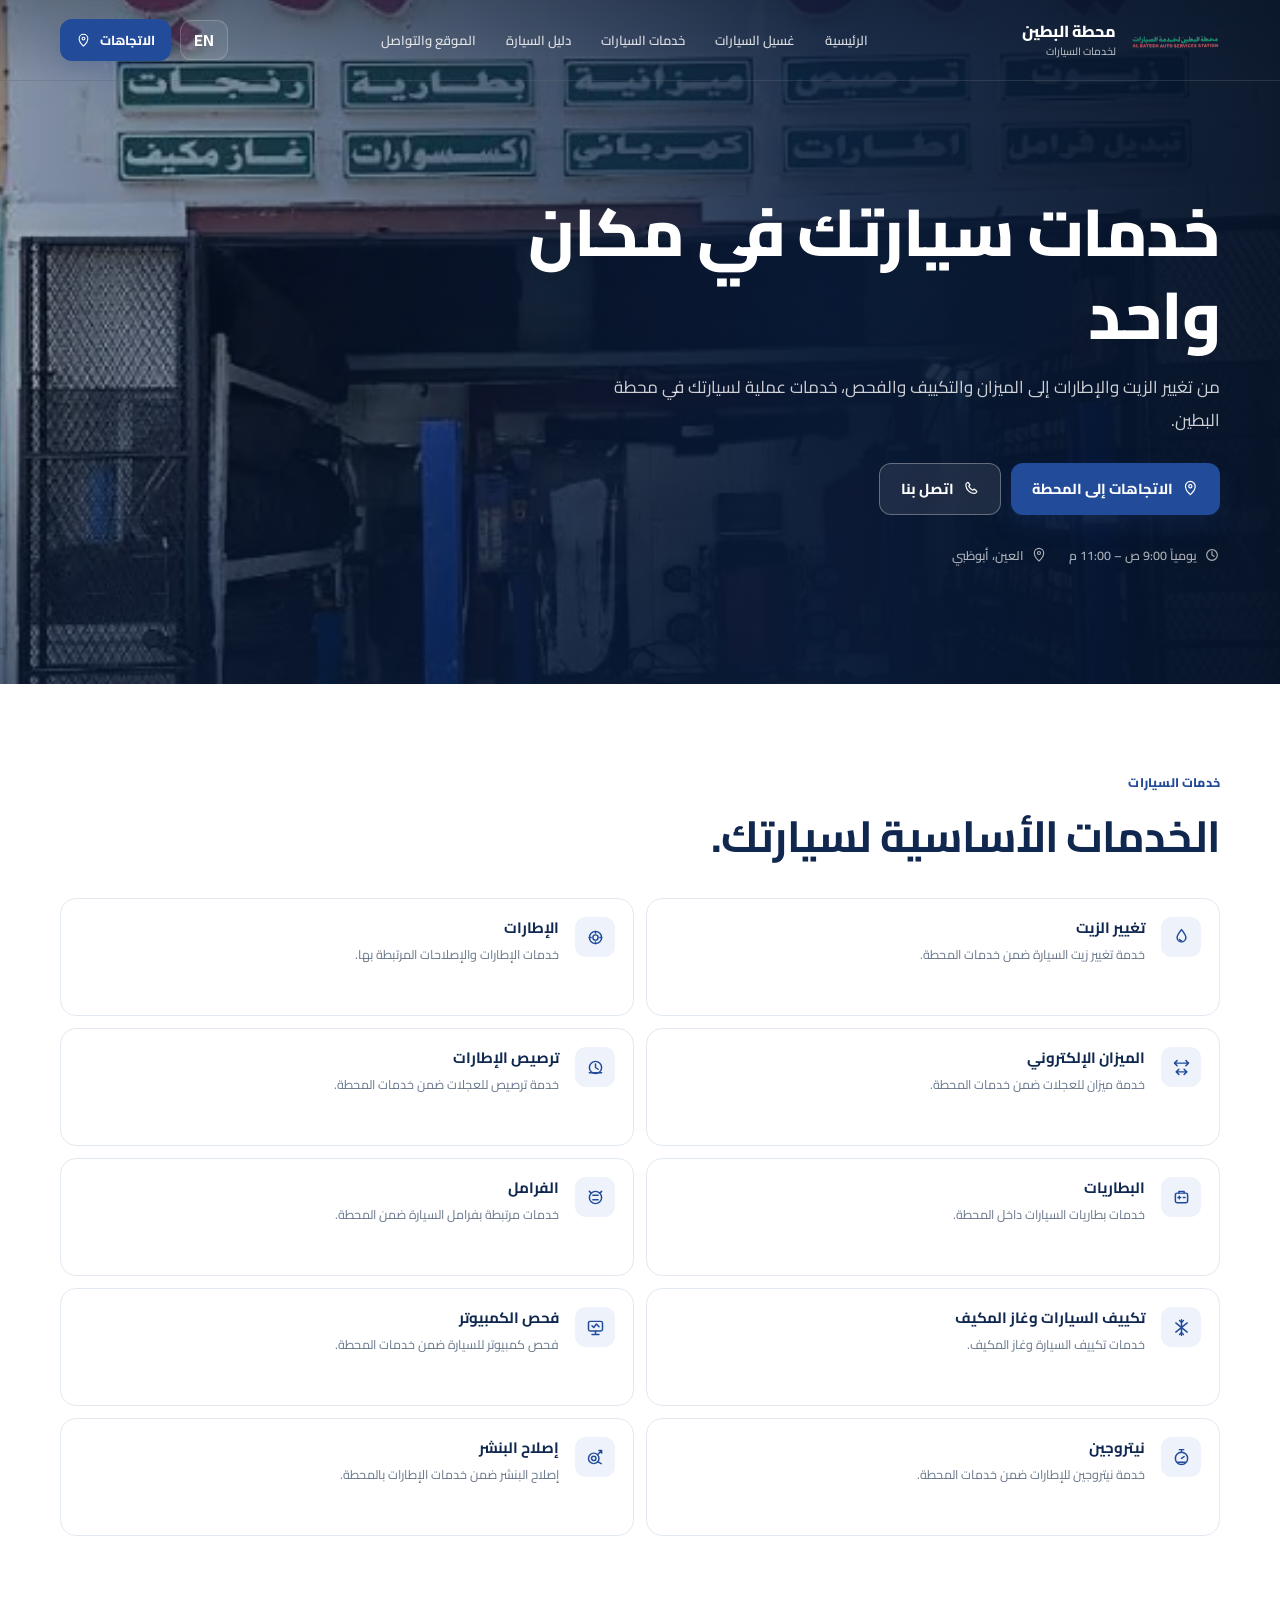
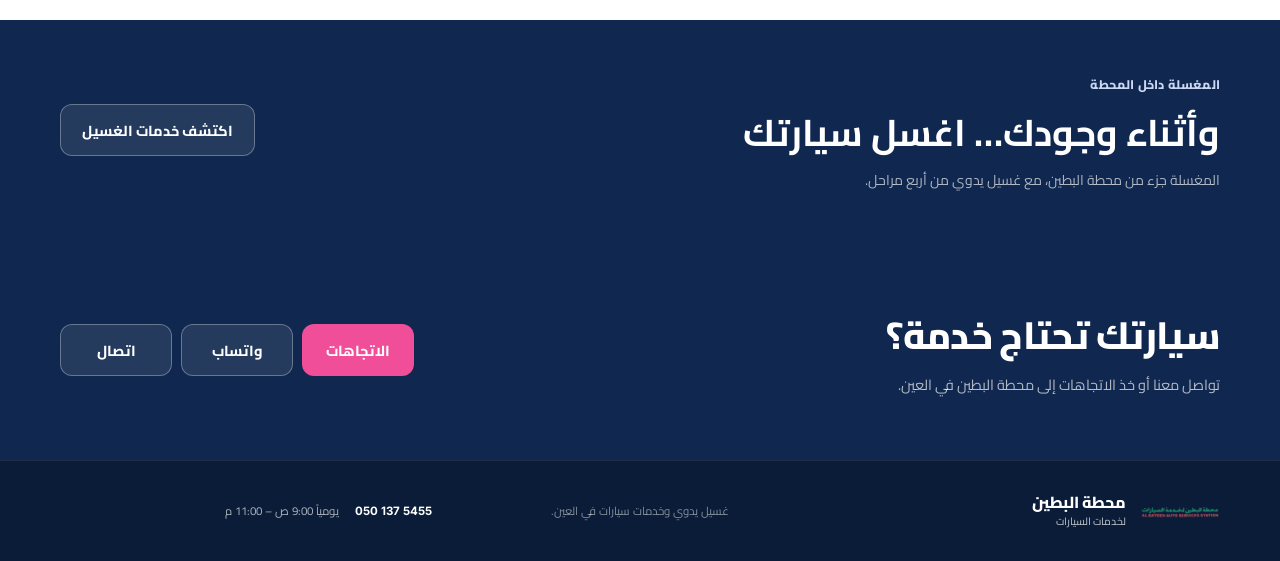
==== auto-services.html @ 4ac3572f "Add files via upload" ====
<!DOCTYPE html>

<html dir="rtl" lang="ar">
<head>
<meta charset="utf-8"/>
<meta content="width=device-width,initial-scale=1" name="viewport"/>
<meta content="#10284F" name="theme-color"/>
<link href="assets/albateen-logo.png" rel="icon" type="image/png"/>
<meta content="خدمات سيارات في العين تشمل تغيير الزيت والإطارات والميزان والبطارية والتكييف والفحص في محطة البطين لخدمات السيارات." name="description"/>
<title>خدمات سيارات في العين | محطة البطين</title>
<link href="https://fonts.googleapis.com" rel="preconnect"/>
<link crossorigin="" href="https://fonts.gstatic.com" rel="preconnect"/>
<link as="image" href="assets/auto-services-mobile.webp" media="(max-width: 720px)" rel="preload"/><link href="https://fonts.googleapis.com/css2?family=Cairo:wght@400;500;600;700;800&amp;family=Inter:wght@400;500;600;700;800&amp;display=swap" rel="stylesheet"/>
<link as="image" href="assets/auto-services-hero.webp" media="(min-width: 721px)" rel="preload"/>
<link href="styles.css" rel="stylesheet"/>
<script type="application/ld+json">{"@context":"https://schema.org","@type":["LocalBusiness","AutoRepair"],"name":"AL BATEEN Auto Services Station","alternateName":"محطة البطين لخدمات السيارات","telephone":"+971501375455","hasMap":"https://maps.app.goo.gl/kqmiV2ZNQofJTzX68","address":{"@type":"PostalAddress","addressLocality":"Al Ain","addressRegion":"Abu Dhabi","addressCountry":"AE"},"openingHoursSpecification":{"@type":"OpeningHoursSpecification","dayOfWeek":["Monday","Tuesday","Wednesday","Thursday","Friday","Saturday","Sunday"],"opens":"09:00","closes":"23:00"}}</script>
</head>
<body class="autoservices-page" data-desc-ar="خدمات سيارات في العين تشمل تغيير الزيت والإطارات والميزان والبطارية والتكييف والفحص في محطة البطين لخدمات السيارات." data-desc-en="Auto services in Al Ain including oil change, tyres, alignment, batteries, car AC and diagnostics at AL BATEEN Auto Services Station." data-title-ar="خدمات سيارات في العين | محطة البطين" data-title-en="Auto Services in Al Ain | AL BATEEN">
<header class="site-header" id="top">
<div class="container nav-wrap">
<a aria-label="الصفحة الرئيسية" class="brand" href="index.html">
<img alt="AL BATEEN Auto Services Station" class="brand-logo" src="assets/albateen-logo.png"/>
<span class="brand-copy">
<strong data-ar="محطة البطين" data-en="AL BATEEN">محطة البطين</strong>
<small data-ar="لخدمات السيارات" data-en="Auto Services Station">لخدمات السيارات</small>
</span>
</a>
<nav aria-label="التنقل الرئيسي" class="desktop-nav">
<a data-ar="الرئيسية" data-en="Home" href="index.html">الرئيسية</a>
<a data-ar="غسيل السيارات" data-en="Car Wash" href="car-wash.html">غسيل السيارات</a>
<a data-ar="خدمات السيارات" data-en="Auto Services" href="auto-services.html">خدمات السيارات</a>
<a data-ar="دليل السيارة" data-en="Car Care Guide" href="car-care-guide.html">دليل السيارة</a>
<a data-ar="الموقع والتواصل" data-en="Contact" href="contact.html">الموقع والتواصل</a>
</nav>
<div class="nav-actions">
<button aria-label="Switch language" class="lang-btn" id="langToggle" type="button">EN</button>
<details class="mobile-page-nav">
<summary aria-label="القائمة / Menu">
<svg aria-hidden="true" viewbox="0 0 24 24"><path d="M5 7h14M5 12h14M5 17h14"></path></svg>
</summary>
<div class="mobile-menu">
<a data-ar="الرئيسية" data-en="Home" href="index.html">الرئيسية</a>
<a data-ar="غسيل السيارات" data-en="Car Wash" href="car-wash.html">غسيل السيارات</a>
<a data-ar="خدمات السيارات" data-en="Auto Services" href="auto-services.html">خدمات السيارات</a>
<a data-ar="دليل السيارة" data-en="Car Care Guide" href="car-care-guide.html">دليل السيارة</a>
<a data-ar="الموقع والتواصل" data-en="Contact" href="contact.html">الموقع والتواصل</a>
</div>
</details>
<a class="btn btn-primary btn-small desktop-cta" href="https://maps.app.goo.gl/kqmiV2ZNQofJTzX68" rel="noopener" target="_blank">
<span data-ar="الاتجاهات" data-en="Directions">الاتجاهات</span>
<svg aria-hidden="true" viewbox="0 0 24 24"><path d="M12 21s7-6.1 7-12A7 7 0 1 0 5 9c0 5.9 7 12 7 12Z"></path><circle cx="12" cy="9" r="2.3"></circle></svg>
</a>
</div>
</div>
</header>
<main>
<section class="hero autoservices-hero">
<picture class="hero-media"><source media="(max-width:720px)" srcset="assets/auto-services-mobile.webp"/>
<img alt="منطقة خدمات السيارات في محطة البطين في العين" fetchpriority="high" height="516" src="assets/auto-services-hero.webp" width="560"/>
</picture>
<div class="hero-overlay"></div>
<div class="container hero-content">
<h1 data-ar="خدمات سيارتك في مكان واحد" data-en="Your car services in one place">خدمات سيارتك في مكان واحد</h1>
<p data-ar="من تغيير الزيت والإطارات إلى الميزان والتكييف والفحص، خدمات عملية لسيارتك في محطة البطين." data-en="From oil changes and tyres to alignment, car AC and diagnostics, practical vehicle services at AL BATEEN.">
          من تغيير الزيت والإطارات إلى الميزان والتكييف والفحص، خدمات عملية لسيارتك في محطة البطين.
        </p>
<div class="hero-actions">
<a class="btn btn-primary btn-lg" href="https://maps.app.goo.gl/kqmiV2ZNQofJTzX68" rel="noopener" target="_blank">
<svg aria-hidden="true" viewbox="0 0 24 24"><path d="M12 21s7-6.1 7-12A7 7 0 1 0 5 9c0 5.9 7 12 7 12Z"></path><circle cx="12" cy="9" r="2.3"></circle></svg>
<span data-ar="الاتجاهات إلى المحطة" data-en="Directions to the Station">الاتجاهات إلى المحطة</span>
</a>
<a class="btn btn-glass btn-lg" href="tel:+971501375455">
<svg aria-hidden="true" viewbox="0 0 24 24"><path d="M7.2 3.5 10 7l-1.7 2c1.2 2.5 3.2 4.5 5.7 5.7l2-1.7 3.5 2.8c.4.3.5.8.3 1.2-.7 1.5-2.2 2.5-3.8 2.4-6.3-.5-11.4-5.6-11.9-11.9-.1-1.6.9-3.1 2.4-3.8.3-.2.5-.3.7-.2Z"></path></svg>
<span data-ar="اتصل بنا" data-en="Call Us">اتصل بنا</span>
</a>
</div>
<div class="hero-meta">
<span>
<svg viewbox="0 0 24 24"><circle cx="12" cy="12" r="8"></circle><path d="M12 7v5l3 2"></path></svg>
<span data-ar="يومياً 9:00 ص – 11:00 م" data-en="Daily 9:00 AM – 11:00 PM">يومياً 9:00 ص – 11:00 م</span>
</span>
<span>
<svg viewbox="0 0 24 24"><path d="M12 21s7-6.1 7-12A7 7 0 1 0 5 9c0 5.9 7 12 7 12Z"></path><circle cx="12" cy="9" r="2.3"></circle></svg>
<span data-ar="العين، أبوظبي" data-en="Al Ain, Abu Dhabi">العين، أبوظبي</span>
</span>
</div>
</div>
</section>
<section class="section autoservices-main" id="services">
<div class="container">
<div class="cw-section-head">
<span class="kicker" data-ar="خدمات السيارات" data-en="Auto Services">خدمات السيارات</span>
<h2 data-ar="الخدمات الأساسية لسيارتك." data-en="Essential services for your car.">الخدمات الأساسية لسيارتك.</h2>
</div>
<div class="auto-service-grid">
<article class="auto-service-card">
<span aria-hidden="true" class="auto-icon"><svg viewbox="0 0 24 24"><path d="M12 3c2.7 3.3 5 6.2 5 9a5 5 0 0 1-10 0c0-2.8 2.3-5.7 5-9Z"></path><path d="M9.7 14.2c.5 1.1 1.4 1.8 2.6 1.8"></path></svg></span>
<div><h3 data-ar="تغيير الزيت" data-en="Oil change">تغيير الزيت</h3><p data-ar="خدمة تغيير زيت السيارة ضمن خدمات المحطة." data-en="Vehicle oil change service available at the station.">خدمة تغيير زيت السيارة ضمن خدمات المحطة.</p></div>
</article>
<article class="auto-service-card">
<span aria-hidden="true" class="auto-icon"><svg viewbox="0 0 24 24"><circle cx="12" cy="12" r="7"></circle><circle cx="12" cy="12" r="3"></circle><path d="M12 5v2M12 17v2M5 12h2M17 12h2"></path></svg></span>
<div><h3 data-ar="الإطارات" data-en="Tyres">الإطارات</h3><p data-ar="خدمات الإطارات والإصلاحات المرتبطة بها." data-en="Tyre services and related repairs.">خدمات الإطارات والإصلاحات المرتبطة بها.</p></div>
</article>
<article class="auto-service-card">
<span aria-hidden="true" class="auto-icon"><svg viewbox="0 0 24 24"><path d="M5 7h14M7 4 4 7l3 3M17 4l3 3-3 3"></path><path d="M7 17h10M9 14l-3 3 3 3M15 14l3 3-3 3"></path></svg></span>
<div><h3 data-ar="الميزان الإلكتروني" data-en="Electronic wheel alignment">الميزان الإلكتروني</h3><p data-ar="خدمة ميزان للعجلات ضمن خدمات المحطة." data-en="Wheel alignment service available at the station.">خدمة ميزان للعجلات ضمن خدمات المحطة.</p></div>
</article>
<article class="auto-service-card">
<span aria-hidden="true" class="auto-icon"><svg viewbox="0 0 24 24"><circle cx="12" cy="12" r="7"></circle><path d="M12 8v4l3 2"></path><path d="M5 18h14"></path></svg></span>
<div><h3 data-ar="ترصيص الإطارات" data-en="Wheel balancing">ترصيص الإطارات</h3><p data-ar="خدمة ترصيص للعجلات ضمن خدمات المحطة." data-en="Wheel balancing service available at the station.">خدمة ترصيص للعجلات ضمن خدمات المحطة.</p></div>
</article>
<article class="auto-service-card">
<span aria-hidden="true" class="auto-icon"><svg viewbox="0 0 24 24"><rect height="11" rx="2" width="14" x="5" y="7"></rect><path d="M9 7V5h6v2M8 12h3M9.5 10.5v3M14 12h2"></path></svg></span>
<div><h3 data-ar="البطاريات" data-en="Batteries">البطاريات</h3><p data-ar="خدمات بطاريات السيارات داخل المحطة." data-en="Car battery services available at the station.">خدمات بطاريات السيارات داخل المحطة.</p></div>
</article>
<article class="auto-service-card">
<span aria-hidden="true" class="auto-icon"><svg viewbox="0 0 24 24"><circle cx="12" cy="12" r="7"></circle><path d="M9 9.5h6M9 14.5h6M7 7l-2-2M17 7l2-2"></path></svg></span>
<div><h3 data-ar="الفرامل" data-en="Brakes">الفرامل</h3><p data-ar="خدمات مرتبطة بفرامل السيارة ضمن المحطة." data-en="Vehicle brake-related services available at the station.">خدمات مرتبطة بفرامل السيارة ضمن المحطة.</p></div>
</article>
<article class="auto-service-card">
<span aria-hidden="true" class="auto-icon"><svg viewbox="0 0 24 24"><path d="M12 3v18M5.5 6.8l13 10.4M18.5 6.8l-13 10.4"></path><path d="m9.8 4 2.2 2.2L14.2 4M9.8 20l2.2-2.2 2.2 2.2"></path></svg></span>
<div><h3 data-ar="تكييف السيارات وغاز المكيف" data-en="Car AC &amp; AC gas">تكييف السيارات وغاز المكيف</h3><p data-ar="خدمات تكييف السيارة وغاز المكيف." data-en="Car AC and AC gas services.">خدمات تكييف السيارة وغاز المكيف.</p></div>
</article>
<article class="auto-service-card">
<span aria-hidden="true" class="auto-icon"><svg viewbox="0 0 24 24"><rect height="11" rx="2" width="16" x="4" y="5"></rect><path d="M8 20h8M12 16v4M8 10l2 2 3-4 3 3"></path></svg></span>
<div><h3 data-ar="فحص الكمبيوتر" data-en="Computer diagnostics">فحص الكمبيوتر</h3><p data-ar="فحص كمبيوتر للسيارة ضمن خدمات المحطة." data-en="Computer diagnostics available at the station.">فحص كمبيوتر للسيارة ضمن خدمات المحطة.</p></div>
</article>
<article class="auto-service-card">
<span aria-hidden="true" class="auto-icon"><svg viewbox="0 0 24 24"><circle cx="12" cy="13" r="7"></circle><path d="M12 6V3M9.5 3h5M12 13l3-2M7.5 17.5h9"></path></svg></span>
<div><h3 data-ar="نيتروجين" data-en="Nitrogen">نيتروجين</h3><p data-ar="خدمة نيتروجين للإطارات ضمن خدمات المحطة." data-en="Nitrogen tyre service available at the station.">خدمة نيتروجين للإطارات ضمن خدمات المحطة.</p></div>
</article>
<article class="auto-service-card">
<span aria-hidden="true" class="auto-icon"><svg viewbox="0 0 24 24"><circle cx="10" cy="13" r="6"></circle><circle cx="10" cy="13" r="2.5"></circle><path d="m14.5 8.5 4-4M16 4h3v3M14.3 16.8l4.2 2.2"></path></svg></span>
<div><h3 data-ar="إصلاح البنشر" data-en="Puncture repair">إصلاح البنشر</h3><p data-ar="إصلاح البنشر ضمن خدمات الإطارات بالمحطة." data-en="Puncture repair as part of the station's tyre services.">إصلاح البنشر ضمن خدمات الإطارات بالمحطة.</p></div>
</article>
</div>
</div>
</section>
<section class="wash-connection">
<div class="container wash-connection-inner">
<div>
<span class="kicker light" data-ar="المغسلة داخل المحطة" data-en="Car wash at the station">المغسلة داخل المحطة</span>
<h2 data-ar="وأثناء وجودك… اغسل سيارتك" data-en="While you're here… wash your car">وأثناء وجودك… اغسل سيارتك</h2>
<p data-ar="المغسلة جزء من محطة البطين، مع غسيل يدوي من أربع مراحل." data-en="The car wash is part of AL BATEEN, with a four-stage hand wash process.">
            المغسلة جزء من محطة البطين، مع غسيل يدوي من أربع مراحل.
          </p>
</div>
<a class="btn btn-glass btn-lg" href="car-wash.html">
<span data-ar="اكتشف خدمات الغسيل" data-en="Explore Car Wash Services">اكتشف خدمات الغسيل</span>
</a>
</div>
</section>
<section class="final-cta autoservices-final" id="visit">
<div class="container final-inner">
<div>
<h2 data-ar="سيارتك تحتاج خدمة؟" data-en="Does your car need a service?">سيارتك تحتاج خدمة؟</h2>
<p class="final-copy" data-ar="تواصل معنا أو خذ الاتجاهات إلى محطة البطين في العين." data-en="Contact us or get directions to AL BATEEN in Al Ain.">
            تواصل معنا أو خذ الاتجاهات إلى محطة البطين في العين.
          </p>
</div>
<div class="final-actions three-actions">
<a class="btn btn-pink btn-lg" href="https://maps.app.goo.gl/kqmiV2ZNQofJTzX68" rel="noopener" target="_blank">
<span data-ar="الاتجاهات" data-en="Directions">الاتجاهات</span>
</a>
<a class="btn btn-glass btn-lg" href="https://wa.me/971501375455" rel="noopener" target="_blank">
<span data-ar="واتساب" data-en="WhatsApp">واتساب</span>
</a>
<a class="btn btn-glass btn-lg" href="tel:+971501375455">
<span data-ar="اتصال" data-en="Call">اتصال</span>
</a>
</div>
</div>
</section>
</main>
<footer class="footer">
<div class="container footer-grid">
<div class="brand footer-brand">
<img alt="AL BATEEN Auto Services Station" class="brand-logo" src="assets/albateen-logo.png"/>
<span class="brand-copy">
<strong data-ar="محطة البطين" data-en="AL BATEEN">محطة البطين</strong>
<small data-ar="لخدمات السيارات" data-en="Auto Services Station">لخدمات السيارات</small>
</span>
</div>
<p data-ar="غسيل يدوي وخدمات سيارات في العين." data-en="Hand car wash and automotive services in Al Ain.">غسيل يدوي وخدمات سيارات في العين.</p>
<div class="footer-contact">
<a href="tel:+971501375455"><bdi>050 137 5455</bdi></a>
<span data-ar="يومياً 9:00 ص – 11:00 م" data-en="Daily 9:00 AM – 11:00 PM">يومياً 9:00 ص – 11:00 م</span>
</div>
</div>
</footer>
<div aria-label="إجراءات سريعة" class="mobile-bar">
<a class="mobile-dir" href="https://maps.app.goo.gl/kqmiV2ZNQofJTzX68" rel="noopener" target="_blank">
<svg viewbox="0 0 24 24"><path d="M12 21s7-6.1 7-12A7 7 0 1 0 5 9c0 5.9 7 12 7 12Z"></path><circle cx="12" cy="9" r="2.3"></circle></svg>
<span data-ar="الاتجاهات" data-en="Directions">الاتجاهات</span>
</a>
<a href="https://wa.me/971501375455" rel="noopener" target="_blank">
<svg viewbox="0 0 24 24"><path d="M20 11.8a8 8 0 0 1-11.7 7.1L4 20l1.1-4.1A8 8 0 1 1 20 11.8Z"></path></svg>
<span data-ar="واتساب" data-en="WhatsApp">واتساب</span>
</a>
<a href="tel:+971501375455">
<svg viewbox="0 0 24 24"><path d="M7.2 3.5 10 7l-1.7 2c1.2 2.5 3.2 4.5 5.7 5.7l2-1.7 3.5 2.8c.4.3.5.8.3 1.2-.7 1.5-2.2 2.5-3.8 2.4-6.3-.5-11.4-5.6-11.9-11.9-.1-1.6.9-3.1 2.4-3.8.3-.2.5-.3.7-.2Z"></path></svg>
<span data-ar="اتصال" data-en="Call">اتصال</span>
</a>
</div>
<script src="script.js"></script>
</body>
</html>
---- styles.css ----
:root{
  --blue:#224C9A;
  --navy:#10284F;
  --pink:#F04E98;
  --white:#FFFFFF;
  --silver:#CDD5E1;
  --ink:#14243d;
  --muted:#66758a;
  --soft:#f5f7fa;
  --line:#e3e9f0;
  --radius:18px;
  --shadow:0 18px 48px rgba(16,40,79,.09);
  --shadow-soft:0 10px 28px rgba(16,40,79,.07);
}
*{box-sizing:border-box}
html{scroll-behavior:smooth}
body{
  margin:0;
  font-family:"Cairo",system-ui,-apple-system,BlinkMacSystemFont,"Segoe UI",sans-serif;
  color:var(--ink);
  background:#fff;
  -webkit-font-smoothing:antialiased;
  text-rendering:optimizeLegibility;
}
html[lang="en"] body{font-family:"Inter",system-ui,-apple-system,BlinkMacSystemFont,"Segoe UI",sans-serif}
img{display:block;max-width:100%}
a{text-decoration:none;color:inherit}
button,input{font:inherit}
svg{width:1.15em;height:1.15em;fill:none;stroke:currentColor;stroke-width:1.75;stroke-linecap:round;stroke-linejoin:round}
.container{width:min(1160px,calc(100% - 44px));margin-inline:auto}

/* Header */
.site-header{
  position:absolute;z-index:20;inset-inline:0;top:0;
  border-bottom:1px solid rgba(255,255,255,.12);
  background:linear-gradient(to bottom,rgba(4,17,36,.25),transparent);
}
.nav-wrap{height:80px;display:flex;align-items:center;justify-content:space-between;gap:28px}
.brand{display:inline-flex;align-items:center;gap:10px;color:#fff;min-width:0}
.brand-logo{width:94px;height:42px;object-fit:contain;object-position:center;display:block;flex:0 0 auto}
.brand-copy{display:flex;flex-direction:column;line-height:1.1}
.brand-copy strong{font-size:16px;font-weight:800}
.brand-copy small{font-size:10.5px;opacity:.7;margin-top:5px;font-weight:500}
.desktop-nav{display:flex;align-items:center;gap:30px;color:rgba(255,255,255,.82);font-weight:600;font-size:13px}
.desktop-nav a{position:relative;padding:8px 0;transition:color .2s ease}
.desktop-nav a::after{content:"";position:absolute;inset-inline:0;bottom:2px;height:1px;background:#fff;transform:scaleX(0);transition:transform .2s ease}
.desktop-nav a:hover{color:#fff}
.desktop-nav a:hover::after{transform:scaleX(1)}
.nav-actions{display:flex;align-items:center;gap:9px}
.lang-btn{
  color:#fff;background:rgba(255,255,255,.08);border:1px solid rgba(255,255,255,.19);
  height:40px;padding:0 13px;border-radius:11px;cursor:pointer;font-weight:700;transition:.2s ease
}
.lang-btn:hover{background:rgba(255,255,255,.13)}
.btn{
  display:inline-flex;align-items:center;justify-content:center;gap:9px;
  border-radius:12px;font-weight:750;white-space:nowrap;
  transition:transform .18s ease,background .18s ease,border-color .18s ease,box-shadow .18s ease;
}
.btn:hover{transform:translateY(-1px)}
.btn:focus-visible,.lang-btn:focus-visible,a:focus-visible{outline:3px solid rgba(240,78,152,.34);outline-offset:3px}
.btn-small{height:42px;padding:0 16px;font-size:13px}
.btn-lg{min-height:52px;padding:0 21px;font-size:14.5px}
.btn-primary{background:var(--blue);color:#fff;box-shadow:0 9px 24px rgba(34,76,154,.19)}
.btn-primary:hover{background:#1d4389;box-shadow:0 11px 28px rgba(34,76,154,.23)}
.btn-pink{background:var(--pink);color:#fff;box-shadow:none}
.btn-pink:hover{background:#df438b}
.btn-glass{color:#fff;border:1px solid rgba(255,255,255,.31);background:rgba(255,255,255,.09);backdrop-filter:blur(8px)}
.btn-glass:hover{background:rgba(255,255,255,.14)}
.btn-outline{border:1px solid rgba(16,40,79,.16);color:var(--navy);background:#fff}
.btn-outline:hover{border-color:rgba(16,40,79,.28);background:#f9fafc}

/* Hero */
.hero{
  position:relative;min-height:700px;height:86vh;max-height:820px;
  display:flex;align-items:center;color:#fff;overflow:hidden;background:var(--navy);
}
.hero-media,.hero-media img,.hero-overlay{position:absolute;inset:0;width:100%;height:100%}
.hero-media img{object-fit:cover;object-position:center 48%;transform:scale(1.01)}
.hero-overlay{
  background:
    linear-gradient(to left,rgba(5,18,39,.94) 0%,rgba(9,27,57,.83) 34%,rgba(10,28,58,.46) 64%,rgba(10,28,58,.17) 100%),
    linear-gradient(to top,rgba(6,22,47,.5),transparent 42%);
}
html[dir="ltr"] .hero-overlay{
  background:
    linear-gradient(to right,rgba(5,18,39,.94) 0%,rgba(9,27,57,.83) 34%,rgba(10,28,58,.46) 64%,rgba(10,28,58,.17) 100%),
    linear-gradient(to top,rgba(6,22,47,.5),transparent 42%);
}
.hero-content{position:relative;z-index:2;padding-top:62px}
.eyebrow,.kicker{
  display:inline-flex;align-items:center;gap:9px;font-size:12.5px;font-weight:800;
  letter-spacing:.015em;color:var(--blue)
}
.eyebrow{
  color:#fff;background:rgba(255,255,255,.085);border:1px solid rgba(255,255,255,.18);
  padding:7px 11px;border-radius:999px
}
.dot{width:7px;height:7px;border-radius:50%;background:var(--pink);box-shadow:0 0 0 4px rgba(240,78,152,.12)}
.hero h1{
  font-size:clamp(43px,5.3vw,66px);line-height:1.16;max-width:740px;
  margin:20px 0 15px;letter-spacing:-.018em;font-weight:800
}
html[lang="ar"] .hero h1{line-height:1.25}
.hero h1 span,.hero h1 em{display:block}
.hero h1 em{font-style:normal}
.hero h1 em::after{content:"";display:inline-block;width:8px;height:8px;border-radius:50%;background:var(--pink);margin-inline-start:10px;vertical-align:.15em}
.hero p{font-size:17px;line-height:1.9;max-width:570px;color:rgba(255,255,255,.8);margin:0}
.hero-actions{display:flex;align-items:center;gap:10px;flex-wrap:wrap;margin-top:27px}
.text-call{
  display:flex;flex-direction:column;gap:1px;color:rgba(255,255,255,.82);
  font-size:11.5px;margin-inline-start:9px
}
.text-call:hover{color:#fff}
.text-call bdi{font-family:Inter,sans-serif;font-size:14.5px;font-weight:750}
.hero-meta{display:flex;gap:22px;margin-top:29px;color:rgba(255,255,255,.65);font-size:12.5px;font-weight:600}
.hero-meta>span{display:flex;align-items:center;gap:7px}
.hero-meta svg{width:16px;height:16px}

/* Shared sections */
.section{padding:92px 0}
.section-head{
  display:grid;grid-template-columns:1.05fr .76fr;gap:66px;align-items:end;
  margin-bottom:36px
}
.section-head.compact{margin-bottom:31px}
.section-head h2,.service-intro h2,.visit-copy h2,.final-inner h2{
  font-size:clamp(32px,3.7vw,47px);line-height:1.28;letter-spacing:-.018em;
  color:var(--navy);margin:9px 0 0;font-weight:800
}
html[lang="ar"] .section-head h2,
html[lang="ar"] .service-intro h2,
html[lang="ar"] .visit-copy h2,
html[lang="ar"] .final-inner h2{line-height:1.42}
.section-head p,.visit-copy>p{color:var(--muted);font-size:15.5px;line-height:1.95;margin:0;max-width:570px}

/* Four-stage process */
.process{background:#fff}
.process-grid{display:grid;grid-template-columns:repeat(4,1fr);gap:14px}
.stage-card{
  border:1px solid var(--line);border-radius:17px;overflow:hidden;background:#fff;
  transition:transform .22s ease,box-shadow .22s ease,border-color .22s ease
}
.stage-card:hover{transform:translateY(-3px);box-shadow:var(--shadow-soft);border-color:#d7dfe8}
.stage-image{aspect-ratio:4/3;position:relative;overflow:hidden;background:#e9edf3}
.stage-image::after{content:"";position:absolute;inset:0;background:linear-gradient(to top,rgba(11,31,62,.13),transparent 46%);pointer-events:none}
.stage-image img{width:100%;height:100%;object-fit:cover;transition:transform .35s ease}
.stage-card:nth-child(1) .stage-image img{object-position:center 42%}
.stage-card:nth-child(2) .stage-image img{object-position:center 52%}
.stage-card:nth-child(3) .stage-image img{object-position:center 42%}
.stage-card:nth-child(4) .stage-image img{object-position:center 45%}
.stage-card:hover .stage-image img{transform:scale(1.018)}
.stage-image span{
  position:absolute;z-index:2;top:12px;inset-inline-start:12px;width:37px;height:37px;border-radius:10px;
  background:rgba(16,40,79,.91);color:#fff;display:grid;place-items:center;
  font-family:Inter,sans-serif;font-size:11.5px;font-weight:800
}
.stage-copy{padding:19px 19px 20px}
.stage-copy h3{font-size:17px;color:var(--navy);margin:0 0 7px;line-height:1.45}
.stage-copy p{font-size:12.7px;line-height:1.82;color:var(--muted);margin:0}

/* Car wash services */
.wash-services{background:var(--navy);color:#fff;position:relative;overflow:hidden}
.wash-services::after{
  content:"";position:absolute;width:360px;height:360px;border-radius:50%;
  border:72px solid rgba(34,76,154,.11);inset-inline-end:-155px;top:-125px
}
.service-layout{display:grid;grid-template-columns:.78fr 1.22fr;gap:76px;position:relative;z-index:1;align-items:start}
.kicker.light{color:#cbd8f5}
.service-intro h2{color:#fff;margin-bottom:16px}
.service-intro p{color:rgba(255,255,255,.66);line-height:1.95;font-size:14.5px;max-width:430px;margin:0}
.inline-link{
  display:inline-flex;align-items:center;gap:9px;color:#fff;font-weight:750;font-size:13.5px;
  margin-top:17px;border-bottom:1px solid rgba(255,255,255,.24);padding-bottom:3px
}
.service-list{display:grid;grid-template-columns:1fr 1fr}
.service-item{
  display:flex;align-items:center;gap:15px;min-height:76px;
  border-bottom:1px solid rgba(255,255,255,.11);padding:8px 8px
}
.service-item:nth-child(odd){border-inline-end:1px solid rgba(255,255,255,.11);padding-inline-end:24px}
.service-item:nth-child(even){padding-inline-start:24px}
.service-item span{font-family:Inter,sans-serif;color:var(--pink);font-weight:800;font-size:11.5px}
.service-item strong{font-size:15.5px;font-weight:700}

/* Automotive services */
.auto-services{background:var(--soft)}
.auto-grid{display:grid;grid-template-columns:repeat(4,1fr);gap:12px}
.auto-card{
  min-height:126px;border-radius:16px;background:#fff;border:1px solid #e5eaf0;
  display:flex;flex-direction:column;justify-content:space-between;padding:18px;
  transition:transform .2s ease,box-shadow .2s ease,border-color .2s ease
}
.auto-card:hover{transform:translateY(-2px);box-shadow:0 10px 28px rgba(16,40,79,.07);border-color:#d9e1ea}
.auto-icon{
  width:40px;height:40px;border-radius:11px;background:#edf2fb;color:var(--blue);
  display:grid;place-items:center
}
.auto-icon svg{width:21px;height:21px;stroke-width:1.7}
.auto-card b{color:var(--navy);font-size:14px;line-height:1.5;font-weight:750}

/* Location */
.visit{background:#fff}
.visit-grid{display:grid;grid-template-columns:1.08fr .92fr;gap:64px;align-items:center}
.visit-gallery{position:relative;min-height:515px}
.visit-gallery figure{margin:0;overflow:hidden;border-radius:20px;background:#e8edf3}
.visit-main{position:absolute;inset:0 72px 54px 0;box-shadow:var(--shadow-soft)}
html[dir="rtl"] .visit-main{inset:0 0 54px 72px}
.visit-main img,.visit-night img{width:100%;height:100%;object-fit:cover}
.visit-main img{object-position:center 48%}
.visit-night{
  position:absolute;width:42%;height:43%;inset-inline-end:0;bottom:0;
  border:6px solid #fff!important;box-shadow:0 14px 34px rgba(16,40,79,.13)
}
.visit-night img{object-position:center 46%}
.visit-copy h2{margin-bottom:14px}
.visit-facts{display:grid;grid-template-columns:1fr 1fr;gap:10px;margin:24px 0}
.visit-facts>div{padding:15px 16px;background:var(--soft);border:1px solid #edf1f5;border-radius:13px}
.visit-facts small{display:block;color:var(--muted);font-size:10.5px;margin-bottom:4px}
.visit-facts strong{font-size:13.5px;color:var(--navy);line-height:1.5}
.visit-actions{display:flex;gap:9px;flex-wrap:wrap}

/* Final CTA + footer */
.final-cta{padding:62px 0;background:var(--navy);color:#fff}
.final-inner{display:flex;align-items:center;justify-content:space-between;gap:38px}
.final-inner h2{color:#fff;margin-top:6px;font-size:38px}
.final-actions{display:flex;gap:9px}
.footer{padding:32px 0;background:#0a1c38;color:#fff;border-top:1px solid rgba(255,255,255,.08)}
.footer-grid{display:grid;grid-template-columns:1fr 1fr 1fr;align-items:center;gap:22px}
.footer-brand .brand-logo{width:84px;height:36px}
.footer p{margin:0;text-align:center;color:rgba(255,255,255,.5);font-size:11.5px}
.footer-contact{display:flex;justify-content:flex-end;gap:16px;align-items:center;font-size:11.5px;color:rgba(255,255,255,.66)}
html[dir="rtl"] .footer-contact{justify-content:flex-start}
.footer-contact a{font-family:Inter,sans-serif;color:#fff;font-weight:700}
.mobile-bar{display:none}

/* Subtle entrance motion - content remains visible when JS is unavailable */
.motion-ready .reveal-item{opacity:0;transform:translateY(10px)}
.motion-ready .reveal-item.is-visible{opacity:1;transform:none;transition:opacity .5s ease,transform .5s ease}

/* Tablet */
@media(max-width:900px){
  .desktop-nav{display:none}
  .process-grid{grid-template-columns:1fr 1fr}
  .service-layout,.visit-grid{grid-template-columns:1fr;gap:42px}
  .auto-grid{grid-template-columns:repeat(2,1fr)}
  .section-head{grid-template-columns:1fr;gap:13px}
  .section-head p{max-width:650px}
  .visit-gallery{max-width:760px;width:100%}
  .visit-copy{max-width:680px}
}

/* Mobile */
@media(max-width:720px){
  body{padding-bottom:66px}
  .container{width:min(100% - 28px,1160px)}
  .nav-wrap{height:68px}
  .brand-logo{width:80px;height:36px}
  .brand-copy strong{font-size:13.5px}
  .brand-copy small{font-size:9px}
  .desktop-cta{display:none}
  .lang-btn{height:37px;border-radius:10px;padding:0 11px;font-size:12px}

  .hero{height:auto;min-height:650px;max-height:none;align-items:flex-end}
  .hero-media img{object-position:center 43%;transform:none}
  .hero-overlay{
    background:
      linear-gradient(to top,rgba(5,18,39,.97) 3%,rgba(7,22,47,.88) 44%,rgba(7,22,47,.36) 76%,rgba(7,22,47,.15) 100%)!important
  }
  .hero-content{padding-top:132px;padding-bottom:44px}
  .eyebrow{font-size:11.5px;padding:6px 10px}
  .hero h1{font-size:38px;line-height:1.2;margin:15px 0 12px;max-width:520px}
  html[lang="ar"] .hero h1{line-height:1.34}
  .hero p{font-size:14px;line-height:1.85;max-width:500px}
  .hero-actions{align-items:stretch;margin-top:22px;gap:8px}
  .hero-actions .btn{flex:1 1 calc(50% - 4px);min-height:50px}
  .text-call{width:100%;margin:3px 0 0;flex-direction:row;align-items:center;gap:8px;font-size:11px}
  .text-call bdi{font-size:13.5px}
  .hero-meta{gap:9px;flex-direction:column;margin-top:19px;font-size:11.5px}

  .section{padding:68px 0}
  .section-head{margin-bottom:25px}
  .section-head h2,.service-intro h2,.visit-copy h2,.final-inner h2{font-size:31px}
  .section-head p,.visit-copy>p{font-size:14px;line-height:1.9}

  .process-grid{grid-template-columns:1fr 1fr;gap:9px}
  .stage-card{border-radius:14px}
  .stage-copy{padding:14px 14px 15px}
  .stage-copy h3{font-size:14.5px;margin-bottom:5px}
  .stage-copy p{font-size:11.4px;line-height:1.75}
  .stage-image span{width:34px;height:34px;border-radius:9px;top:9px;inset-inline-start:9px}

  .service-layout{gap:25px}
  .service-intro p{font-size:13.5px}
  .service-list{grid-template-columns:1fr}
  .service-item:nth-child(odd){border-inline-end:0;padding-inline-end:8px}
  .service-item:nth-child(even){padding-inline-start:8px}
  .service-item{min-height:62px}
  .service-item strong{font-size:14.5px}

  .auto-grid{grid-template-columns:1fr 1fr;gap:9px}
  .auto-card{min-height:112px;padding:15px;border-radius:14px}
  .auto-icon{width:37px;height:37px;border-radius:10px}
  .auto-icon svg{width:19px;height:19px}
  .auto-card b{font-size:13px}

  .visit-grid{gap:35px}
  .visit-gallery{min-height:360px}
  .visit-main{inset:0 40px 44px 0}
  html[dir="rtl"] .visit-main{inset:0 0 44px 40px}
  .visit-night{width:47%;height:42%;border-width:5px!important}
  .visit-facts{grid-template-columns:1fr;gap:8px;margin:20px 0}
  .visit-facts>div{padding:13px 14px}
  .visit-actions .btn{flex:1}

  .final-cta{padding:48px 0}
  .final-inner{align-items:flex-start;flex-direction:column;gap:23px}
  .final-inner h2{font-size:30px}
  .final-actions{width:100%;gap:8px}
  .final-actions .btn{flex:1}

  .footer{padding:29px 0}
  .footer-grid{grid-template-columns:1fr;text-align:center;gap:14px}
  .footer .brand{justify-content:center}
  .footer-contact,html[dir="rtl"] .footer-contact{justify-content:center;flex-wrap:wrap;gap:10px}

  .mobile-bar{
    display:grid;grid-template-columns:1.35fr 1fr 1fr;position:fixed;z-index:50;bottom:0;inset-inline:0;
    height:64px;background:rgba(255,255,255,.98);border-top:1px solid #dfe5ec;
    box-shadow:0 -8px 24px rgba(16,40,79,.08);backdrop-filter:blur(10px)
  }
  .mobile-bar a{
    display:flex;align-items:center;justify-content:center;gap:6px;
    font-size:10.5px;font-weight:800;color:var(--navy);min-width:0
  }
  .mobile-bar a+a{border-inline-start:1px solid #e6ebf1}
  .mobile-bar .mobile-dir{background:var(--blue);color:#fff}
  .mobile-bar svg{width:16px;height:16px}
}
@media(max-width:430px){
  .hero{min-height:625px}
  .hero h1{font-size:35px}
  .process-grid{grid-template-columns:1fr}
  .stage-image{aspect-ratio:16/10}
  .stage-copy p{font-size:11.8px}
}
@media(prefers-reduced-motion:reduce){
  *{scroll-behavior:auto!important;transition:none!important;animation:none!important}
  .motion-ready .reveal-item{opacity:1!important;transform:none!important}
}

/* PAGE 2 — CAR WASH */
.carwash-page .carwash-hero{
  min-height:610px;
  height:76vh;
  max-height:700px;
}
.carwash-page .carwash-hero .hero-content{
  padding-top:74px;
  max-width:1160px;
}
.carwash-page .carwash-hero h1{
  max-width:760px;
  margin-top:0;
  margin-bottom:15px;
}
.carwash-page .carwash-hero p{max-width:620px}
.carwash-page .carwash-hero .hero-overlay{
  background:
    linear-gradient(to left,rgba(5,18,39,.94) 0%,rgba(9,27,57,.82) 38%,rgba(10,28,58,.45) 67%,rgba(10,28,58,.16) 100%),
    linear-gradient(to top,rgba(6,22,47,.48),transparent 44%);
}
html[dir="ltr"] .carwash-page .carwash-hero .hero-overlay{
  background:
    linear-gradient(to right,rgba(5,18,39,.94) 0%,rgba(9,27,57,.82) 38%,rgba(10,28,58,.45) 67%,rgba(10,28,58,.16) 100%),
    linear-gradient(to top,rgba(6,22,47,.48),transparent 44%);
}
.cw-section-head{margin-bottom:30px;max-width:710px}
.cw-section-head h2{
  font-size:clamp(31px,3.4vw,44px);
  line-height:1.32;
  color:var(--navy);
  letter-spacing:-.018em;
  margin:9px 0 0;
}
html[lang="ar"] .cw-section-head h2{line-height:1.45}
.cw-section-head.centered{text-align:center;margin-inline:auto;margin-bottom:25px}
.carwash-process{padding-top:82px;padding-bottom:86px}
.carwash-services{padding-top:82px;padding-bottom:82px}
.cw-services-layout{
  display:grid;
  grid-template-columns:.72fr 1.28fr;
  gap:72px;
  align-items:start;
  position:relative;
  z-index:1;
}
.cw-service-list .service-item{min-height:66px}
.cw-service-list .service-item strong{font-size:15px}
.why-albateen{
  background:#fff;
  padding-top:72px;
  padding-bottom:76px;
}
.why-list{
  display:grid;
  grid-template-columns:repeat(5,1fr);
  gap:10px;
}
.why-item{
  border:1px solid var(--line);
  border-radius:14px;
  min-height:96px;
  padding:16px;
  display:flex;
  flex-direction:column;
  justify-content:space-between;
  background:#fff;
  transition:transform .18s ease,border-color .18s ease,box-shadow .18s ease;
}
.why-item:hover{
  transform:translateY(-2px);
  border-color:#d5dee8;
  box-shadow:0 8px 22px rgba(16,40,79,.055);
}
.why-check{
  width:28px;
  height:28px;
  border-radius:9px;
  display:grid;
  place-items:center;
  background:#edf2fb;
  color:var(--blue);
  font-family:Inter,sans-serif;
  font-weight:800;
  font-size:13px;
}
.why-item strong{
  color:var(--navy);
  font-size:13.5px;
  line-height:1.45;
}
.carwash-final .final-inner{align-items:center}
.carwash-final .final-inner h2{margin-top:0}
.final-copy{
  margin:9px 0 0;
  color:rgba(255,255,255,.68);
  font-size:14.5px;
  line-height:1.8;
}
.three-actions .btn{min-width:112px}

@media(max-width:900px){
  .cw-services-layout{grid-template-columns:1fr;gap:28px}
  .why-list{grid-template-columns:repeat(3,1fr)}
}
@media(max-width:720px){
  .carwash-page .carwash-hero{
    min-height:570px;
    height:auto;
  }
  .carwash-page .carwash-hero .hero-content{
    padding-top:126px;
    padding-bottom:42px;
  }
  .carwash-page .carwash-hero h1{
    font-size:36px;
    margin-bottom:11px;
  }
  .carwash-page .carwash-hero p{font-size:14px}
  .carwash-page .carwash-hero .hero-actions .btn{
    flex:1 1 100%;
  }
  .carwash-process,.carwash-services{
    padding-top:64px;
    padding-bottom:64px;
  }
  .cw-section-head{margin-bottom:23px}
  .cw-section-head h2{font-size:29px}
  .why-albateen{padding-top:58px;padding-bottom:60px}
  .why-list{grid-template-columns:1fr 1fr;gap:8px}
  .why-item{min-height:88px;padding:14px}
  .why-item strong{font-size:12.7px}
  .carwash-final .final-inner{gap:20px}
  .three-actions{
    display:grid;
    grid-template-columns:1.2fr 1fr 1fr;
  }
  .three-actions .btn{
    min-width:0;
    padding-inline:12px;
  }
}
@media(max-width:430px){
  .carwash-page .carwash-hero{min-height:550px}
  .carwash-page .carwash-hero h1{font-size:33px}
  .why-list{grid-template-columns:1fr}
  .why-item{
    min-height:auto;
    flex-direction:row;
    justify-content:flex-start;
    align-items:center;
    gap:11px;
  }
  .three-actions{
    grid-template-columns:1fr 1fr;
  }
  .three-actions .btn:first-child{
    grid-column:1/-1;
  }
}

/* PAGE 3 — AUTO SERVICES */
.autoservices-page .autoservices-hero{min-height:610px;height:76vh;max-height:700px}
.autoservices-page .autoservices-hero .hero-content{padding-top:74px}
.autoservices-page .autoservices-hero h1{max-width:760px;margin-top:0;margin-bottom:15px}
.autoservices-page .autoservices-hero p{max-width:650px}
.autoservices-page .autoservices-hero .hero-media img{object-position:center 49%}
.autoservices-page .autoservices-hero .hero-overlay{
  background:linear-gradient(to left,rgba(5,18,39,.95) 0%,rgba(9,27,57,.84) 38%,rgba(10,28,58,.48) 68%,rgba(10,28,58,.18) 100%),
             linear-gradient(to top,rgba(6,22,47,.44),transparent 45%)
}
html[dir="ltr"] .autoservices-page .autoservices-hero .hero-overlay{
  background:linear-gradient(to right,rgba(5,18,39,.95) 0%,rgba(9,27,57,.84) 38%,rgba(10,28,58,.48) 68%,rgba(10,28,58,.18) 100%),
             linear-gradient(to top,rgba(6,22,47,.44),transparent 45%)
}
.autoservices-main{padding-top:82px;padding-bottom:84px;background:#fff}
.auto-service-grid{display:grid;grid-template-columns:repeat(2,1fr);gap:12px}
.auto-service-card{
  min-height:118px;display:flex;gap:16px;align-items:flex-start;padding:18px;
  border:1px solid var(--line);border-radius:16px;background:#fff;
  transition:transform .18s ease,border-color .18s ease,box-shadow .18s ease
}
.auto-service-card:hover{transform:translateY(-2px);border-color:#d7e0e9;box-shadow:0 9px 24px rgba(16,40,79,.055)}
.auto-service-card .auto-icon{flex:0 0 auto}
.auto-service-card h3{margin:0 0 5px;color:var(--navy);font-size:15px;line-height:1.45}
.auto-service-card p{margin:0;color:var(--muted);font-size:12.5px;line-height:1.75}
.wash-connection{background:var(--navy);color:#fff;padding:48px 0}
.wash-connection-inner{display:flex;align-items:center;justify-content:space-between;gap:34px}
.wash-connection h2{color:#fff;font-size:clamp(27px,3vw,37px);line-height:1.35;margin:7px 0}
html[lang="ar"] .wash-connection h2{line-height:1.5}
.wash-connection p{margin:0;color:rgba(255,255,255,.66);font-size:14px;line-height:1.8}
.wash-connection .btn{flex:0 0 auto}
.autoservices-final .final-inner{align-items:center}
@media(max-width:720px){
  .autoservices-page .autoservices-hero{min-height:575px;height:auto}
  .autoservices-page .autoservices-hero .hero-content{padding-top:126px;padding-bottom:42px}
  .autoservices-page .autoservices-hero h1{font-size:36px;margin-bottom:11px}
  .autoservices-page .autoservices-hero p{font-size:14px}
  .autoservices-page .autoservices-hero .hero-actions .btn{flex:1 1 calc(50% - 4px)}
  .autoservices-main{padding-top:64px;padding-bottom:64px}
  .auto-service-grid{gap:9px}
  .auto-service-card{min-height:112px;padding:15px;gap:12px}
  .auto-service-card h3{font-size:14px}
  .auto-service-card p{font-size:11.6px}
  .wash-connection{padding:42px 0}
  .wash-connection-inner{flex-direction:column;align-items:flex-start;gap:20px}
  .wash-connection h2{font-size:28px}
  .wash-connection .btn{width:100%}
}
@media(max-width:520px){
  .auto-service-grid{grid-template-columns:1fr}
  .auto-service-card{min-height:auto}
}
@media(max-width:430px){
  .autoservices-page .autoservices-hero{min-height:555px}
  .autoservices-page .autoservices-hero h1{font-size:33px}
}

/* PAGE 4 — CONTACT & LOCATION */
.contact-page .contact-hero{min-height:590px;height:73vh;max-height:680px}
.contact-page .contact-hero .hero-content{padding-top:72px}
.contact-page .contact-hero h1{max-width:720px;margin-top:0;margin-bottom:14px}
.contact-page .contact-hero p{max-width:610px}
.contact-page .contact-hero .hero-media img{object-position:center 49%}
.contact-page .contact-hero .hero-overlay{
  background:linear-gradient(to left,rgba(5,18,39,.94) 0%,rgba(9,27,57,.82) 37%,rgba(10,28,58,.45) 67%,rgba(10,28,58,.16) 100%),
             linear-gradient(to top,rgba(6,22,47,.45),transparent 45%)
}
html[dir="ltr"] .contact-page .contact-hero .hero-overlay{
  background:linear-gradient(to right,rgba(5,18,39,.94) 0%,rgba(9,27,57,.82) 37%,rgba(10,28,58,.45) 67%,rgba(10,28,58,.16) 100%),
             linear-gradient(to top,rgba(6,22,47,.45),transparent 45%)
}
.contact-hero-call{margin-inline-start:6px;border-inline-start:1px solid rgba(255,255,255,.22);padding-inline-start:15px}
.contact-details{padding-top:78px;padding-bottom:72px}
.contact-grid{display:grid;grid-template-columns:repeat(4,1fr);gap:12px}
.contact-card{
  min-height:132px;border:1px solid var(--line);border-radius:16px;padding:18px;background:#fff;
  display:flex;flex-direction:column;justify-content:space-between;gap:18px;
  transition:transform .18s ease,border-color .18s ease,box-shadow .18s ease
}
a.contact-card:hover{transform:translateY(-2px);border-color:#d6dee7;box-shadow:0 9px 24px rgba(16,40,79,.055)}
.contact-icon{
  width:39px;height:39px;border-radius:11px;background:#edf2fb;color:var(--blue);
  display:grid;place-items:center
}
.contact-icon svg{width:20px;height:20px}
.contact-card div{display:flex;flex-direction:column;gap:3px}
.contact-card small{font-size:10.5px;color:var(--muted);font-weight:600}
.contact-card strong{font-size:14.5px;color:var(--navy);line-height:1.45}
.contact-card span:not(.contact-icon){font-size:11.5px;color:var(--muted)}
.contact-location{padding-top:72px;padding-bottom:82px;background:var(--soft)}
.contact-location-grid{display:grid;grid-template-columns:1.12fr .88fr;gap:60px;align-items:center}
.contact-gallery{position:relative;min-height:470px}
.contact-gallery figure{margin:0;overflow:hidden;border-radius:20px;background:#e9edf2}
.contact-day{position:absolute;inset:0 70px 52px 0;box-shadow:var(--shadow-soft)}
html[dir="rtl"] .contact-day{inset:0 0 52px 70px}
.contact-day img,.contact-night img{width:100%;height:100%;object-fit:cover}
.contact-day img{object-position:center 49%}
.contact-night{
  position:absolute;width:40%;height:42%;inset-inline-end:0;bottom:0;
  border:6px solid #fff!important;box-shadow:0 13px 30px rgba(16,40,79,.12)
}
.contact-night img{object-position:center 48%}
.contact-map-panel h2{
  color:var(--navy);font-size:clamp(30px,3.3vw,43px);line-height:1.32;margin:9px 0 10px
}
html[lang="ar"] .contact-map-panel h2{line-height:1.45}
.contact-map-panel>p{color:var(--muted);margin:0 0 20px;font-size:14.5px;line-height:1.8}
.map-placeholder{
  min-height:142px;display:flex;align-items:center;gap:14px;padding:18px;
  border:1px solid #dfe6ee;border-radius:16px;
  background:linear-gradient(rgba(255,255,255,.83),rgba(255,255,255,.83)),
             repeating-linear-gradient(45deg,#dfe5ec 0,#dfe5ec 1px,transparent 1px,transparent 14px);
  margin-bottom:13px;
  transition:transform .18s ease,border-color .18s ease,box-shadow .18s ease
}
.map-placeholder:hover{transform:translateY(-2px);border-color:#ccd6e1;box-shadow:0 9px 24px rgba(16,40,79,.055)}
.map-pin{
  width:45px;height:45px;flex:0 0 45px;border-radius:13px;background:var(--navy);color:#fff;
  display:grid;place-items:center
}
.map-pin svg{width:23px;height:23px}
.map-placeholder>span:nth-child(2){display:flex;flex-direction:column;gap:4px;min-width:0}
.map-placeholder strong{font-size:13.5px;color:var(--navy);line-height:1.45}
.map-placeholder small{font-size:11px;color:var(--muted)}
.map-arrow{margin-inline-start:auto;font-family:Inter,sans-serif;color:var(--blue);font-size:18px;font-weight:700}
.contact-map-cta{width:100%}
.contact-final .final-inner{align-items:center}
@media(max-width:900px){
  .contact-grid{grid-template-columns:1fr 1fr}
  .contact-location-grid{grid-template-columns:1fr;gap:38px}
  .contact-gallery{max-width:760px;width:100%}
  .contact-map-panel{max-width:680px}
}
@media(max-width:720px){
  .contact-page .contact-hero{min-height:565px;height:auto}
  .contact-page .contact-hero .hero-content{padding-top:124px;padding-bottom:42px}
  .contact-page .contact-hero h1{font-size:36px;margin-bottom:11px}
  .contact-page .contact-hero p{font-size:14px}
  .contact-page .contact-hero .hero-actions{gap:8px}
  .contact-page .contact-hero .hero-actions .btn{flex:1 1 calc(50% - 4px)}
  .contact-hero-call{
    width:100%;margin:2px 0 0;border-inline-start:0;padding-inline-start:0;
    flex-direction:row;align-items:center;gap:8px
  }
  .contact-details{padding-top:62px;padding-bottom:60px}
  .contact-grid{gap:9px}
  .contact-card{min-height:116px;padding:15px}
  .contact-location{padding-top:60px;padding-bottom:64px}
  .contact-gallery{min-height:350px}
  .contact-day{inset:0 40px 44px 0}
  html[dir="rtl"] .contact-day{inset:0 0 44px 40px}
  .contact-night{width:46%;height:41%;border-width:5px!important}
  .contact-map-panel h2{font-size:30px}
  .map-placeholder{min-height:125px;padding:15px}
}
@media(max-width:480px){
  .contact-grid{grid-template-columns:1fr}
  .contact-card{min-height:auto;flex-direction:row;justify-content:flex-start;align-items:center;gap:13px}
}
@media(max-width:430px){
  .contact-page .contact-hero{min-height:545px}
  .contact-page .contact-hero h1{font-size:33px}
}

/* FINAL QA — compact mobile page navigation */
.mobile-page-nav{display:none;position:relative}
.mobile-page-nav summary{
  list-style:none;width:40px;height:40px;border-radius:11px;cursor:pointer;
  display:grid;place-items:center;color:#fff;background:rgba(255,255,255,.08);
  border:1px solid rgba(255,255,255,.19);transition:background .18s ease
}
.mobile-page-nav summary::-webkit-details-marker{display:none}
.mobile-page-nav summary:hover{background:rgba(255,255,255,.13)}
.mobile-page-nav summary svg{width:19px;height:19px}
.mobile-menu{
  position:absolute;top:48px;inset-inline-end:0;width:210px;padding:7px;
  border:1px solid rgba(16,40,79,.12);border-radius:14px;background:rgba(255,255,255,.98);
  box-shadow:0 15px 38px rgba(16,40,79,.16);backdrop-filter:blur(12px)
}
.mobile-menu a{
  display:block;padding:10px 11px;border-radius:9px;color:var(--navy);
  font-size:12px;font-weight:700;line-height:1.4
}
.mobile-menu a:hover{background:#f1f5fa}
@media(max-width:900px){
  .mobile-page-nav{display:block}
}
@media(max-width:720px){
  .mobile-page-nav summary{width:37px;height:37px;border-radius:10px}
  .mobile-menu{top:44px;width:195px}
}

/* FINAL ASSETS + MOBILE HEADER FIX */
.nav-wrap{min-width:0}
.brand{min-width:0}
.brand-copy{min-width:0}
.brand-copy strong,.brand-copy small{white-space:nowrap}
.nav-actions{flex:0 0 auto}

.autoservices-page .autoservices-hero .hero-media img{
  object-position:center 48%;
}
@media(min-width:721px){
  .autoservices-page .autoservices-hero .hero-overlay{
    background:
      linear-gradient(to left,rgba(5,18,39,.96) 0%,rgba(9,27,57,.89) 35%,rgba(10,28,58,.62) 64%,rgba(10,28,58,.34) 100%),
      linear-gradient(to top,rgba(6,22,47,.48),transparent 45%);
  }
  html[dir="ltr"] .autoservices-page .autoservices-hero .hero-overlay{
    background:
      linear-gradient(to right,rgba(5,18,39,.96) 0%,rgba(9,27,57,.89) 35%,rgba(10,28,58,.62) 64%,rgba(10,28,58,.34) 100%),
      linear-gradient(to top,rgba(6,22,47,.48),transparent 45%);
  }
}

@media(max-width:900px){
  .nav-wrap{gap:10px}
  .desktop-cta{display:none}
  .nav-actions{gap:7px}
  .mobile-page-nav{z-index:60}
  .mobile-menu{
    z-index:80;
    width:min(210px,calc(100vw - 28px));
  }
}

@media(max-width:720px){
  .site-header{overflow:visible}
  .nav-wrap{
    height:64px;
    gap:8px;
  }
  .brand{
    flex:1 1 auto;
    max-width:calc(100% - 92px);
    gap:7px;
    overflow:hidden;
  }
  .brand-logo{
    width:70px;
    height:34px;
    flex:0 0 70px;
  }
  .brand-copy{
    overflow:hidden;
    line-height:1.05;
  }
  .brand-copy strong{
    display:block;
    overflow:hidden;
    text-overflow:ellipsis;
    font-size:12.5px;
  }
  .brand-copy small{
    font-size:8.5px;
    margin-top:4px;
    overflow:hidden;
    text-overflow:ellipsis;
  }
  .nav-actions{gap:6px}
  .lang-btn,
  .mobile-page-nav summary{
    width:36px;
    min-width:36px;
    height:36px;
    padding:0;
    border-radius:10px;
  }
  .lang-btn{
    display:grid;
    place-items:center;
    font-size:11px;
  }
  .mobile-menu{
    top:42px;
    width:min(200px,calc(100vw - 28px));
    padding:6px;
  }
  .mobile-menu a{
    padding:10px;
    font-size:11.5px;
  }
  .mobile-page-nav[open] summary{
    background:rgba(255,255,255,.16);
  }

  /* Keep mobile heroes readable with the new portrait originals. */
  .hero-media img{object-position:center 46%}
  .carwash-page .carwash-hero .hero-media img{object-position:center 46%}
  .autoservices-page .autoservices-hero .hero-media img{object-position:center 45%}
  .contact-page .contact-hero .hero-media img{object-position:center 48%}
}

@media(max-width:430px){
  .brand-logo{
    width:66px;
    flex-basis:66px;
  }
  .brand-copy small{display:none}
  .brand-copy strong{font-size:12px}
}
@media(max-width:350px){
  .brand-copy{display:none}
  .brand{max-width:none}
}


/* SEO CAR CARE GUIDE */
.guide-page .site-header,.article-page .site-header{background:linear-gradient(to bottom,rgba(4,17,36,.45),transparent)}
.guide-hero{position:relative;min-height:510px;display:flex;align-items:flex-end;color:#fff;overflow:hidden;background:var(--navy)}
.guide-hero-media,.guide-hero-media img,.guide-hero-overlay{position:absolute;inset:0;width:100%;height:100%}
.guide-hero-media img{object-fit:cover;object-position:center 50%}
.guide-hero-overlay{background:linear-gradient(to left,rgba(5,18,39,.96) 0%,rgba(9,27,57,.83) 42%,rgba(9,27,57,.38) 75%,rgba(9,27,57,.18) 100%)}
html[dir="ltr"] .guide-hero-overlay{background:linear-gradient(to right,rgba(5,18,39,.96) 0%,rgba(9,27,57,.83) 42%,rgba(9,27,57,.38) 75%,rgba(9,27,57,.18) 100%)}
.guide-hero-content{position:relative;z-index:2;padding-top:150px;padding-bottom:72px}
.guide-hero h1{font-size:clamp(39px,4.7vw,58px);line-height:1.25;max-width:780px;margin:16px 0 14px;letter-spacing:-.018em}
.guide-hero p{max-width:670px;margin:0;color:rgba(255,255,255,.8);font-size:16px;line-height:1.95}
.guide-listing{padding:78px 0 90px;background:var(--soft)}
.guide-grid{display:grid;grid-template-columns:1fr 1fr;gap:16px}
.guide-card{display:grid;grid-template-columns:190px 1fr;min-height:190px;border:1px solid var(--line);border-radius:18px;overflow:hidden;background:#fff;transition:transform .2s ease,box-shadow .2s ease,border-color .2s ease}
.guide-card:hover{transform:translateY(-2px);box-shadow:var(--shadow-soft);border-color:#d7e0e9}
.guide-card-image{display:block;min-height:100%;overflow:hidden;background:#e9edf3}
.guide-card-image img{width:100%;height:100%;object-fit:cover;transition:transform .35s ease}
.guide-card:hover .guide-card-image img{transform:scale(1.018)}
.guide-card-body{padding:19px 20px;display:flex;flex-direction:column}
.guide-card-meta{display:flex;gap:7px;align-items:center;color:var(--blue);font-size:10.5px;font-weight:800;margin-bottom:7px}
.guide-card h2{font-size:18px;line-height:1.5;color:var(--navy);margin:0 0 7px}
.guide-card p{font-size:12.5px;line-height:1.75;color:var(--muted);margin:0 0 13px}
.guide-read{margin-top:auto;display:inline-flex;align-items:center;gap:7px;color:var(--blue);font-size:12px;font-weight:800}

.article-head{background:var(--navy);color:#fff;padding:132px 0 62px}
.article-head-inner{max-width:880px}
.breadcrumb{display:flex;align-items:center;gap:8px;color:rgba(255,255,255,.58);font-size:11.5px;margin-bottom:25px}
.breadcrumb a:hover{color:#fff}
.article-category{display:inline-flex;padding:6px 10px;border-radius:999px;border:1px solid rgba(255,255,255,.18);background:rgba(255,255,255,.08);font-size:11px;font-weight:800;color:#fff}
.article-head h1{font-size:clamp(38px,4.8vw,58px);line-height:1.28;letter-spacing:-.02em;margin:15px 0 15px;max-width:850px}
.article-intro{font-size:16.5px;line-height:1.95;color:rgba(255,255,255,.8);max-width:800px;margin:0}
.article-meta{display:flex;gap:9px;align-items:center;margin-top:20px;color:rgba(255,255,255,.57);font-size:11.5px}
.article-content{padding:64px 0 74px;background:#fff}
.article-layout{max-width:900px}
.article-main{max-width:760px;margin-inline:auto}
.article-feature{margin:0 0 40px;border-radius:20px;overflow:hidden;background:#e9edf3;box-shadow:var(--shadow-soft)}
.article-feature img{width:100%;aspect-ratio:16/9;object-fit:cover}
.article-main h2{font-size:28px;line-height:1.45;color:var(--navy);margin:39px 0 13px}
.article-main h3{font-size:20px;line-height:1.55;color:var(--navy);margin:29px 0 8px}
.article-main>p{font-size:15.5px;line-height:2;color:#394a60;margin:0 0 18px}
.article-callout{margin:28px 0;padding:18px 20px;border-inline-start:3px solid var(--pink);background:#f6f8fb;border-radius:12px}
.article-callout p{margin:0;font-size:14px;line-height:1.9;color:#42536a;font-weight:600}
.article-cta{margin-top:43px;padding:24px;border-radius:18px;background:var(--soft);border:1px solid var(--line);display:flex;align-items:center;justify-content:space-between;gap:24px}
.article-cta h2{font-size:21px;margin:0 0 7px;color:var(--navy);line-height:1.55}
.article-cta p{margin:0;color:var(--muted);font-size:12.5px;line-height:1.7}
.article-cta-actions{display:flex;gap:8px;flex-wrap:wrap;flex:0 0 auto}
.article-cta .btn-lg{min-height:46px;padding-inline:16px;font-size:12.5px}
.back-guide{display:inline-flex;margin-top:25px;color:var(--blue);font-size:12.5px;font-weight:800}
.related-articles{padding:66px 0 82px;background:var(--soft)}
.related-head{margin-bottom:24px}
.related-head h2{font-size:31px;line-height:1.4;color:var(--navy);margin:8px 0 0}
.related-grid{display:grid;grid-template-columns:repeat(3,1fr);gap:12px}
.related-card{background:#fff;border:1px solid var(--line);border-radius:15px;transition:transform .18s ease,border-color .18s ease,box-shadow .18s ease}
.related-card:hover{transform:translateY(-2px);border-color:#d7e0e9;box-shadow:0 8px 22px rgba(16,40,79,.055)}
.related-card a{display:block;padding:18px;height:100%}
.related-category{color:var(--blue);font-size:10.5px;font-weight:800}
.related-card h3{font-size:15px;line-height:1.55;color:var(--navy);margin:7px 0 12px}
.related-read{color:var(--muted);font-size:11px;font-weight:700}

@media(max-width:900px){
  .guide-grid{grid-template-columns:1fr}
  .guide-card{grid-template-columns:210px 1fr}
  .article-cta{align-items:flex-start;flex-direction:column}
  .article-cta-actions{width:100%}
}
@media(max-width:720px){
  .guide-hero{min-height:455px}
  .guide-hero-content{padding-top:128px;padding-bottom:52px}
  .guide-hero h1{font-size:34px;line-height:1.38}
  .guide-hero p{font-size:14px;line-height:1.85}
  .guide-listing{padding:58px 0 68px}
  .guide-card{grid-template-columns:120px 1fr;min-height:160px;border-radius:15px}
  .guide-card-body{padding:14px 15px}
  .guide-card h2{font-size:15px;line-height:1.5}
  .guide-card p{font-size:11.5px;line-height:1.65;margin-bottom:9px}
  .guide-card-meta{font-size:9.5px}
  .guide-read{font-size:11px}
  .article-head{padding:112px 0 46px}
  .breadcrumb{margin-bottom:19px;font-size:10.5px}
  .article-head h1{font-size:33px;line-height:1.42;margin:13px 0 12px}
  .article-intro{font-size:14px;line-height:1.9}
  .article-meta{font-size:10.5px;margin-top:15px;flex-wrap:wrap}
  .article-content{padding:46px 0 56px}
  .article-feature{margin-bottom:30px;border-radius:15px}
  .article-main h2{font-size:23px;margin-top:31px}
  .article-main h3{font-size:18px;margin-top:24px}
  .article-main>p{font-size:14px;line-height:2;margin-bottom:16px}
  .article-callout{margin:23px 0;padding:15px 16px}
  .article-callout p{font-size:13px}
  .article-cta{padding:18px;margin-top:35px}
  .article-cta h2{font-size:18px}
  .article-cta-actions .btn{flex:1}
  .related-articles{padding:50px 0 62px}
  .related-head h2{font-size:25px}
  .related-grid{grid-template-columns:1fr}
}
@media(max-width:430px){
  .guide-card{grid-template-columns:1fr}
  .guide-card-image{height:165px}
  .guide-card-body{padding:15px 16px 17px}
}
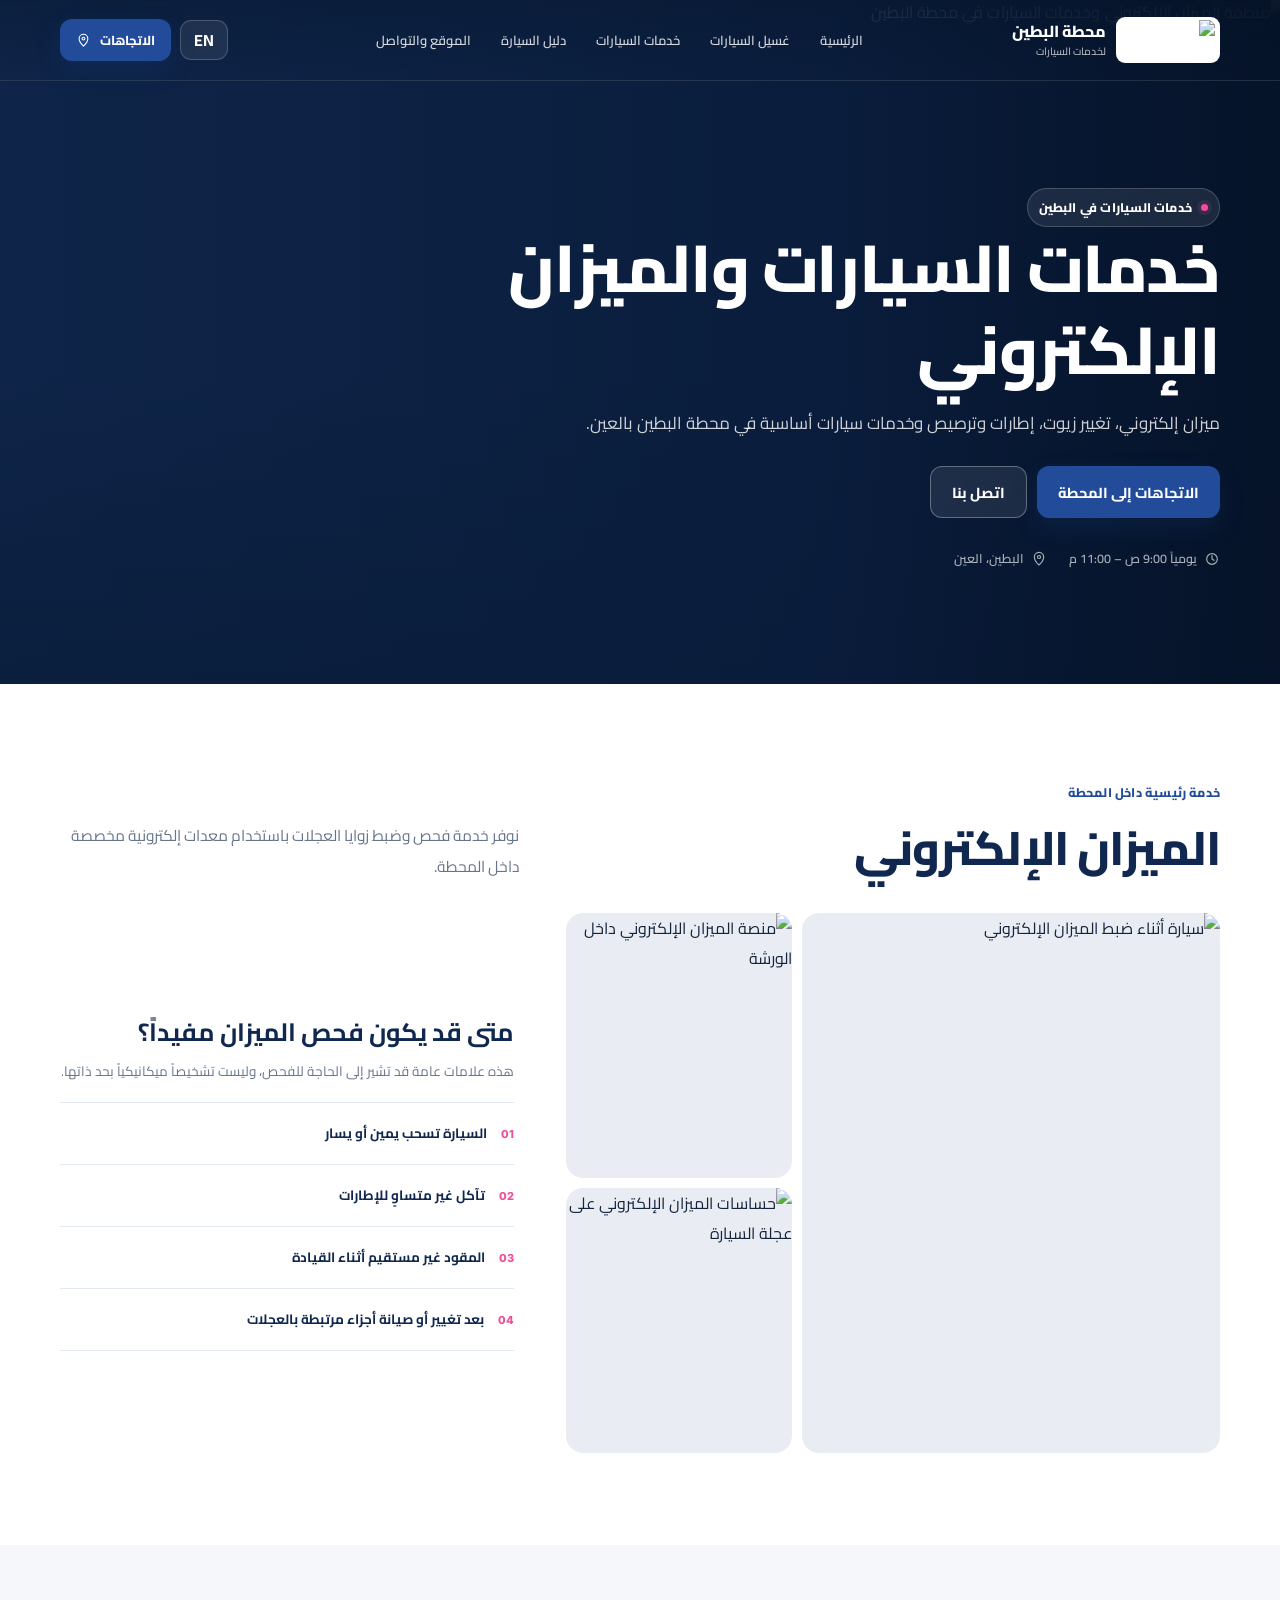
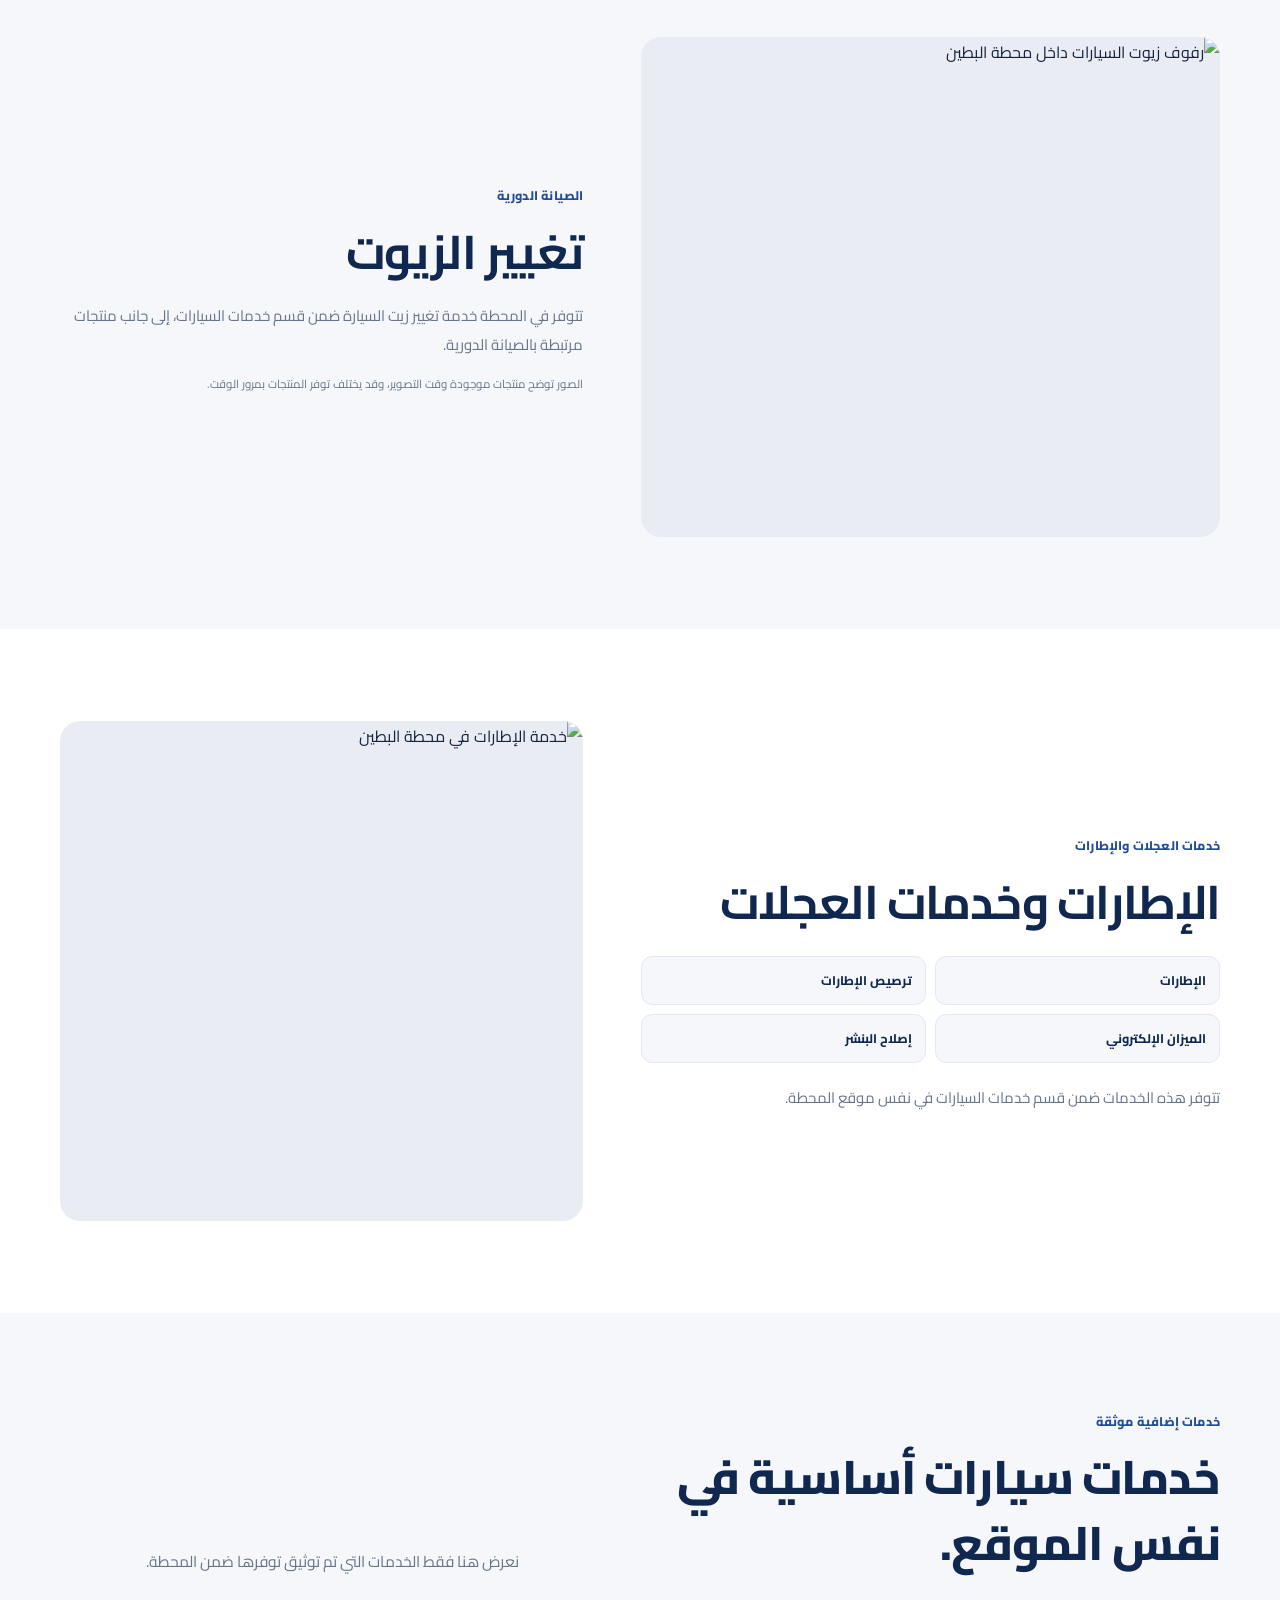
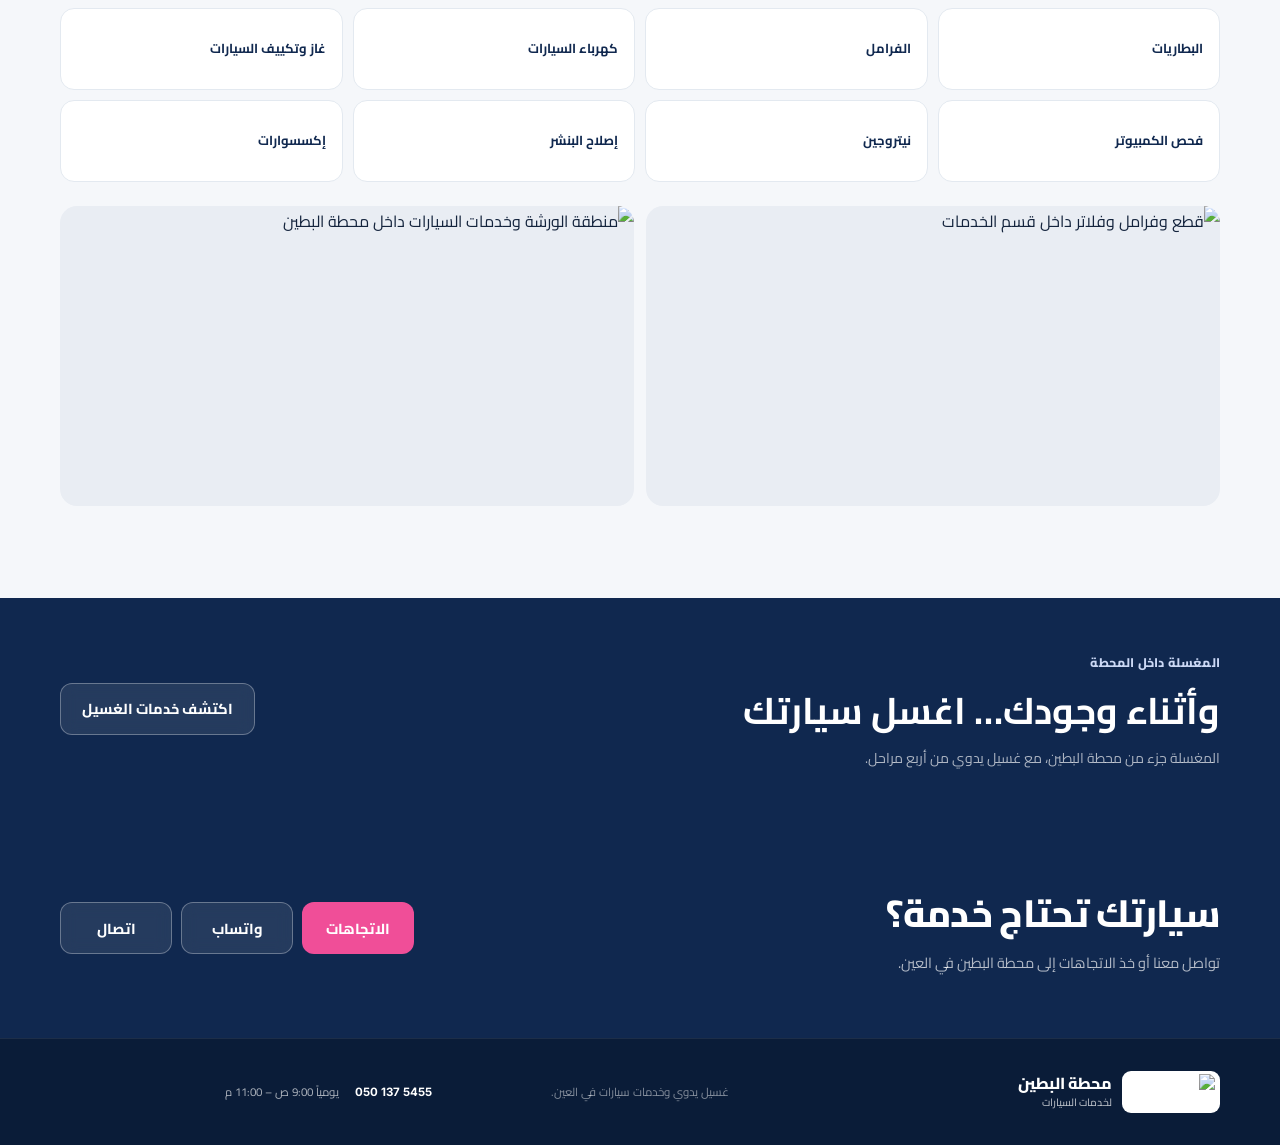
==== commit 66060e69: "Add files via upload" ====
--- a/auto-services.html
+++ b/auto-services.html
@@ -5,21 +5,23 @@
 <meta charset="utf-8"/>
 <meta content="width=device-width,initial-scale=1" name="viewport"/>
 <meta content="#10284F" name="theme-color"/>
-<link href="assets/albateen-logo.png" rel="icon" type="image/png"/>
-<meta content="خدمات سيارات في العين تشمل تغيير الزيت والإطارات والميزان والبطارية والتكييف والفحص في محطة البطين لخدمات السيارات." name="description"/>
-<title>خدمات سيارات في العين | محطة البطين</title>
+<link href="assets/albateen-official-logo.png" rel="icon" type="image/png"/>
+<meta content="خدمات سيارات في البطين والعين تشمل الميزان الإلكتروني وتغيير الزيت والإطارات والترصيص والبطاريات والفرامل والكهرباء والتكييف والفحص." name="description"/>
+<title>خدمات سيارات وميزان إلكتروني في العين | محطة البطين</title>
 <link href="https://fonts.googleapis.com" rel="preconnect"/>
 <link crossorigin="" href="https://fonts.gstatic.com" rel="preconnect"/>
-<link as="image" href="assets/auto-services-mobile.webp" media="(max-width: 720px)" rel="preload"/><link href="https://fonts.googleapis.com/css2?family=Cairo:wght@400;500;600;700;800&amp;family=Inter:wght@400;500;600;700;800&amp;display=swap" rel="stylesheet"/>
-<link as="image" href="assets/auto-services-hero.webp" media="(min-width: 721px)" rel="preload"/>
+<link href="https://fonts.googleapis.com/css2?family=Cairo:wght@400;500;600;700;800&amp;family=Inter:wght@400;500;600;700;800&amp;display=swap" rel="stylesheet"/>
+<link as="image" href="assets/alignment-bay-front.webp" rel="preload"/>
 <link href="styles.css" rel="stylesheet"/>
-<script type="application/ld+json">{"@context":"https://schema.org","@type":["LocalBusiness","AutoRepair"],"name":"AL BATEEN Auto Services Station","alternateName":"محطة البطين لخدمات السيارات","telephone":"+971501375455","hasMap":"https://maps.app.goo.gl/kqmiV2ZNQofJTzX68","address":{"@type":"PostalAddress","addressLocality":"Al Ain","addressRegion":"Abu Dhabi","addressCountry":"AE"},"openingHoursSpecification":{"@type":"OpeningHoursSpecification","dayOfWeek":["Monday","Tuesday","Wednesday","Thursday","Friday","Saturday","Sunday"],"opens":"09:00","closes":"23:00"}}</script>
+<script type="application/ld+json">{"@context":"https://schema.org","@type":["LocalBusiness","AutoRepair"],"name":"AL BATEEN Auto Services Station","alternateName":"محطة البطين لخدمات السيارات","telephone":"+971501375455","hasMap":"https://maps.app.goo.gl/kqmiV2ZNQofJTzX68","address":{"@type":"PostalAddress","addressLocality":"Al Ain","addressRegion":"Abu Dhabi","addressCountry":"AE"},"openingHoursSpecification":{"@type":"OpeningHoursSpecification","dayOfWeek":["Monday","Tuesday","Wednesday","Thursday","Friday","Saturday","Sunday"],"opens":"09:00","closes":"23:00"},"url":"https://albateenstation.ae/auto-services.html","logo":"https://albateenstation.ae/assets/albateen-official-logo.png"}</script>
+<link href="https://albateenstation.ae/auto-services.html" rel="canonical"/>
+<meta content="https://albateenstation.ae/auto-services.html" property="og:url"/>
 </head>
-<body class="autoservices-page" data-desc-ar="خدمات سيارات في العين تشمل تغيير الزيت والإطارات والميزان والبطارية والتكييف والفحص في محطة البطين لخدمات السيارات." data-desc-en="Auto services in Al Ain including oil change, tyres, alignment, batteries, car AC and diagnostics at AL BATEEN Auto Services Station." data-title-ar="خدمات سيارات في العين | محطة البطين" data-title-en="Auto Services in Al Ain | AL BATEEN">
+<body class="autoservices-page" data-title-ar="خدمات سيارات وميزان إلكتروني في العين | محطة البطين" data-title-en="Auto Services & Electronic Wheel Alignment in Al Ain | AL BATEEN" data-desc-ar="خدمات سيارات في البطين والعين تشمل الميزان الإلكتروني وتغيير الزيت والإطارات والترصيص والبطاريات والفرامل والكهرباء والتكييف والفحص." data-desc-en="Auto services in Al Ain including electronic wheel alignment, oil change, tyres, balancing, battery, brakes, electrical service, AC gas and diagnostics at AL BATEEN.">
 <header class="site-header" id="top">
 <div class="container nav-wrap">
 <a aria-label="الصفحة الرئيسية" class="brand" href="index.html">
-<img alt="AL BATEEN Auto Services Station" class="brand-logo" src="assets/albateen-logo.png"/>
+<img alt="AL BATEEN Auto Services Station" class="brand-logo" src="assets/albateen-official-logo.png"/>
 <span class="brand-copy">
 <strong data-ar="محطة البطين" data-en="AL BATEEN">محطة البطين</strong>
 <small data-ar="لخدمات السيارات" data-en="Auto Services Station">لخدمات السيارات</small>
@@ -54,128 +56,160 @@
 </div>
 </header>
 <main>
-<section class="hero autoservices-hero">
-<picture class="hero-media"><source media="(max-width:720px)" srcset="assets/auto-services-mobile.webp"/>
-<img alt="منطقة خدمات السيارات في محطة البطين في العين" fetchpriority="high" height="516" src="assets/auto-services-hero.webp" width="560"/>
-</picture>
-<div class="hero-overlay"></div>
-<div class="container hero-content">
-<h1 data-ar="خدمات سيارتك في مكان واحد" data-en="Your car services in one place">خدمات سيارتك في مكان واحد</h1>
-<p data-ar="من تغيير الزيت والإطارات إلى الميزان والتكييف والفحص، خدمات عملية لسيارتك في محطة البطين." data-en="From oil changes and tyres to alignment, car AC and diagnostics, practical vehicle services at AL BATEEN.">
-          من تغيير الزيت والإطارات إلى الميزان والتكييف والفحص، خدمات عملية لسيارتك في محطة البطين.
+<section class="hero autoservices-hero upgraded-auto-hero">
+  <picture class="hero-media">
+    <source media="(max-width:720px)" srcset="assets/alignment-wheel-closeup.webp"/>
+    <img src="assets/alignment-bay-front.webp" alt="منطقة الميزان الإلكتروني وخدمات السيارات في محطة البطين" data-alt-ar="منطقة الميزان الإلكتروني وخدمات السيارات في محطة البطين" data-alt-en="Electronic wheel alignment and auto service area at AL BATEEN" fetchpriority="high"/>
+  </picture>
+  <div class="hero-overlay"></div>
+  <div class="container hero-content">
+    <span class="eyebrow"><span class="dot"></span><span data-ar="خدمات السيارات في البطين" data-en="Auto services in Al Bateen">خدمات السيارات في البطين</span></span>
+    <h1 data-ar="خدمات السيارات والميزان الإلكتروني" data-en="Auto Services &amp; Electronic Wheel Alignment">خدمات السيارات والميزان الإلكتروني</h1>
+    <p data-ar="ميزان إلكتروني، تغيير زيوت، إطارات وترصيص وخدمات سيارات أساسية في محطة البطين بالعين."
+       data-en="Electronic wheel alignment, oil change, tyres, wheel balancing and essential automotive services at AL BATEEN in Al Ain.">
+      ميزان إلكتروني، تغيير زيوت، إطارات وترصيص وخدمات سيارات أساسية في محطة البطين بالعين.
+    </p>
+    <div class="hero-actions">
+      <a class="btn btn-primary btn-lg" href="https://maps.app.goo.gl/kqmiV2ZNQofJTzX68" target="_blank" rel="noopener"><span data-ar="الاتجاهات إلى المحطة" data-en="Directions to the Station">الاتجاهات إلى المحطة</span></a>
+      <a class="btn btn-glass btn-lg" href="tel:+971501375455"><span data-ar="اتصل بنا" data-en="Call Us">اتصل بنا</span></a>
+    </div>
+    <div class="hero-meta">
+      <span><svg viewBox="0 0 24 24"><circle cx="12" cy="12" r="8"/><path d="M12 7v5l3 2"/></svg><span data-ar="يومياً 9:00 ص – 11:00 م" data-en="Daily 9:00 AM – 11:00 PM">يومياً 9:00 ص – 11:00 م</span></span>
+      <span><svg viewBox="0 0 24 24"><path d="M12 21s7-6.1 7-12A7 7 0 1 0 5 9c0 5.9 7 12 7 12Z"/><circle cx="12" cy="9" r="2.3"/></svg><span data-ar="البطين، العين" data-en="Al Bateen, Al Ain">البطين، العين</span></span>
+    </div>
+  </div>
+</section>
+
+<section class="section auto-alignment-section" id="alignment">
+  <div class="container">
+    <div class="section-head compact">
+      <div>
+        <span class="kicker" data-ar="خدمة رئيسية داخل المحطة" data-en="A key on-site service">خدمة رئيسية داخل المحطة</span>
+        <h2 data-ar="الميزان الإلكتروني" data-en="Electronic Wheel Alignment">الميزان الإلكتروني</h2>
+      </div>
+      <p data-ar="نوفر خدمة فحص وضبط زوايا العجلات باستخدام معدات إلكترونية مخصصة داخل المحطة."
+         data-en="We provide wheel-geometry checking and adjustment using dedicated electronic alignment equipment inside the station.">
+        نوفر خدمة فحص وضبط زوايا العجلات باستخدام معدات إلكترونية مخصصة داخل المحطة.
+      </p>
+    </div>
+
+    <div class="auto-alignment-layout">
+      <div class="auto-alignment-gallery">
+        <figure class="auto-alignment-main"><img src="assets/alignment-vehicle-side.webp" alt="سيارة أثناء ضبط الميزان الإلكتروني" data-alt-ar="سيارة أثناء ضبط الميزان الإلكتروني" data-alt-en="Vehicle during electronic wheel alignment" loading="lazy" decoding="async"/></figure>
+        <figure><img src="assets/alignment-bay-front.webp" alt="منصة الميزان الإلكتروني داخل الورشة" data-alt-ar="منصة الميزان الإلكتروني داخل الورشة" data-alt-en="Electronic alignment platform inside the workshop" loading="lazy" decoding="async"/></figure>
+        <figure><img src="assets/alignment-wheel-closeup.webp" alt="حساسات الميزان الإلكتروني على عجلة السيارة" data-alt-ar="حساسات الميزان الإلكتروني على عجلة السيارة" data-alt-en="Electronic alignment sensors fitted to a vehicle wheel" loading="lazy" decoding="async"/></figure>
+      </div>
+
+      <div class="alignment-indicators">
+        <h3 data-ar="متى قد يكون فحص الميزان مفيداً؟" data-en="When might an alignment check be useful?">متى قد يكون فحص الميزان مفيداً؟</h3>
+        <p data-ar="هذه علامات عامة قد تشير إلى الحاجة للفحص، وليست تشخيصاً ميكانيكياً بحد ذاتها."
+           data-en="These are general indicators that can justify a check; they are not a mechanical diagnosis on their own.">
+          هذه علامات عامة قد تشير إلى الحاجة للفحص، وليست تشخيصاً ميكانيكياً بحد ذاتها.
         </p>
-<div class="hero-actions">
-<a class="btn btn-primary btn-lg" href="https://maps.app.goo.gl/kqmiV2ZNQofJTzX68" rel="noopener" target="_blank">
-<svg aria-hidden="true" viewbox="0 0 24 24"><path d="M12 21s7-6.1 7-12A7 7 0 1 0 5 9c0 5.9 7 12 7 12Z"></path><circle cx="12" cy="9" r="2.3"></circle></svg>
-<span data-ar="الاتجاهات إلى المحطة" data-en="Directions to the Station">الاتجاهات إلى المحطة</span>
-</a>
-<a class="btn btn-glass btn-lg" href="tel:+971501375455">
-<svg aria-hidden="true" viewbox="0 0 24 24"><path d="M7.2 3.5 10 7l-1.7 2c1.2 2.5 3.2 4.5 5.7 5.7l2-1.7 3.5 2.8c.4.3.5.8.3 1.2-.7 1.5-2.2 2.5-3.8 2.4-6.3-.5-11.4-5.6-11.9-11.9-.1-1.6.9-3.1 2.4-3.8.3-.2.5-.3.7-.2Z"></path></svg>
-<span data-ar="اتصل بنا" data-en="Call Us">اتصل بنا</span>
-</a>
-</div>
-<div class="hero-meta">
-<span>
-<svg viewbox="0 0 24 24"><circle cx="12" cy="12" r="8"></circle><path d="M12 7v5l3 2"></path></svg>
-<span data-ar="يومياً 9:00 ص – 11:00 م" data-en="Daily 9:00 AM – 11:00 PM">يومياً 9:00 ص – 11:00 م</span>
-</span>
-<span>
-<svg viewbox="0 0 24 24"><path d="M12 21s7-6.1 7-12A7 7 0 1 0 5 9c0 5.9 7 12 7 12Z"></path><circle cx="12" cy="9" r="2.3"></circle></svg>
-<span data-ar="العين، أبوظبي" data-en="Al Ain, Abu Dhabi">العين، أبوظبي</span>
-</span>
-</div>
-</div>
-</section>
-<section class="section autoservices-main" id="services">
-<div class="container">
-<div class="cw-section-head">
-<span class="kicker" data-ar="خدمات السيارات" data-en="Auto Services">خدمات السيارات</span>
-<h2 data-ar="الخدمات الأساسية لسيارتك." data-en="Essential services for your car.">الخدمات الأساسية لسيارتك.</h2>
-</div>
-<div class="auto-service-grid">
-<article class="auto-service-card">
-<span aria-hidden="true" class="auto-icon"><svg viewbox="0 0 24 24"><path d="M12 3c2.7 3.3 5 6.2 5 9a5 5 0 0 1-10 0c0-2.8 2.3-5.7 5-9Z"></path><path d="M9.7 14.2c.5 1.1 1.4 1.8 2.6 1.8"></path></svg></span>
-<div><h3 data-ar="تغيير الزيت" data-en="Oil change">تغيير الزيت</h3><p data-ar="خدمة تغيير زيت السيارة ضمن خدمات المحطة." data-en="Vehicle oil change service available at the station.">خدمة تغيير زيت السيارة ضمن خدمات المحطة.</p></div>
-</article>
-<article class="auto-service-card">
-<span aria-hidden="true" class="auto-icon"><svg viewbox="0 0 24 24"><circle cx="12" cy="12" r="7"></circle><circle cx="12" cy="12" r="3"></circle><path d="M12 5v2M12 17v2M5 12h2M17 12h2"></path></svg></span>
-<div><h3 data-ar="الإطارات" data-en="Tyres">الإطارات</h3><p data-ar="خدمات الإطارات والإصلاحات المرتبطة بها." data-en="Tyre services and related repairs.">خدمات الإطارات والإصلاحات المرتبطة بها.</p></div>
-</article>
-<article class="auto-service-card">
-<span aria-hidden="true" class="auto-icon"><svg viewbox="0 0 24 24"><path d="M5 7h14M7 4 4 7l3 3M17 4l3 3-3 3"></path><path d="M7 17h10M9 14l-3 3 3 3M15 14l3 3-3 3"></path></svg></span>
-<div><h3 data-ar="الميزان الإلكتروني" data-en="Electronic wheel alignment">الميزان الإلكتروني</h3><p data-ar="خدمة ميزان للعجلات ضمن خدمات المحطة." data-en="Wheel alignment service available at the station.">خدمة ميزان للعجلات ضمن خدمات المحطة.</p></div>
-</article>
-<article class="auto-service-card">
-<span aria-hidden="true" class="auto-icon"><svg viewbox="0 0 24 24"><circle cx="12" cy="12" r="7"></circle><path d="M12 8v4l3 2"></path><path d="M5 18h14"></path></svg></span>
-<div><h3 data-ar="ترصيص الإطارات" data-en="Wheel balancing">ترصيص الإطارات</h3><p data-ar="خدمة ترصيص للعجلات ضمن خدمات المحطة." data-en="Wheel balancing service available at the station.">خدمة ترصيص للعجلات ضمن خدمات المحطة.</p></div>
-</article>
-<article class="auto-service-card">
-<span aria-hidden="true" class="auto-icon"><svg viewbox="0 0 24 24"><rect height="11" rx="2" width="14" x="5" y="7"></rect><path d="M9 7V5h6v2M8 12h3M9.5 10.5v3M14 12h2"></path></svg></span>
-<div><h3 data-ar="البطاريات" data-en="Batteries">البطاريات</h3><p data-ar="خدمات بطاريات السيارات داخل المحطة." data-en="Car battery services available at the station.">خدمات بطاريات السيارات داخل المحطة.</p></div>
-</article>
-<article class="auto-service-card">
-<span aria-hidden="true" class="auto-icon"><svg viewbox="0 0 24 24"><circle cx="12" cy="12" r="7"></circle><path d="M9 9.5h6M9 14.5h6M7 7l-2-2M17 7l2-2"></path></svg></span>
-<div><h3 data-ar="الفرامل" data-en="Brakes">الفرامل</h3><p data-ar="خدمات مرتبطة بفرامل السيارة ضمن المحطة." data-en="Vehicle brake-related services available at the station.">خدمات مرتبطة بفرامل السيارة ضمن المحطة.</p></div>
-</article>
-<article class="auto-service-card">
-<span aria-hidden="true" class="auto-icon"><svg viewbox="0 0 24 24"><path d="M12 3v18M5.5 6.8l13 10.4M18.5 6.8l-13 10.4"></path><path d="m9.8 4 2.2 2.2L14.2 4M9.8 20l2.2-2.2 2.2 2.2"></path></svg></span>
-<div><h3 data-ar="تكييف السيارات وغاز المكيف" data-en="Car AC &amp; AC gas">تكييف السيارات وغاز المكيف</h3><p data-ar="خدمات تكييف السيارة وغاز المكيف." data-en="Car AC and AC gas services.">خدمات تكييف السيارة وغاز المكيف.</p></div>
-</article>
-<article class="auto-service-card">
-<span aria-hidden="true" class="auto-icon"><svg viewbox="0 0 24 24"><rect height="11" rx="2" width="16" x="4" y="5"></rect><path d="M8 20h8M12 16v4M8 10l2 2 3-4 3 3"></path></svg></span>
-<div><h3 data-ar="فحص الكمبيوتر" data-en="Computer diagnostics">فحص الكمبيوتر</h3><p data-ar="فحص كمبيوتر للسيارة ضمن خدمات المحطة." data-en="Computer diagnostics available at the station.">فحص كمبيوتر للسيارة ضمن خدمات المحطة.</p></div>
-</article>
-<article class="auto-service-card">
-<span aria-hidden="true" class="auto-icon"><svg viewbox="0 0 24 24"><circle cx="12" cy="13" r="7"></circle><path d="M12 6V3M9.5 3h5M12 13l3-2M7.5 17.5h9"></path></svg></span>
-<div><h3 data-ar="نيتروجين" data-en="Nitrogen">نيتروجين</h3><p data-ar="خدمة نيتروجين للإطارات ضمن خدمات المحطة." data-en="Nitrogen tyre service available at the station.">خدمة نيتروجين للإطارات ضمن خدمات المحطة.</p></div>
-</article>
-<article class="auto-service-card">
-<span aria-hidden="true" class="auto-icon"><svg viewbox="0 0 24 24"><circle cx="10" cy="13" r="6"></circle><circle cx="10" cy="13" r="2.5"></circle><path d="m14.5 8.5 4-4M16 4h3v3M14.3 16.8l4.2 2.2"></path></svg></span>
-<div><h3 data-ar="إصلاح البنشر" data-en="Puncture repair">إصلاح البنشر</h3><p data-ar="إصلاح البنشر ضمن خدمات الإطارات بالمحطة." data-en="Puncture repair as part of the station's tyre services.">إصلاح البنشر ضمن خدمات الإطارات بالمحطة.</p></div>
-</article>
-</div>
-</div>
-</section>
+        <div class="indicator-list">
+          <div><span>01</span><b data-ar="السيارة تسحب يمين أو يسار" data-en="The vehicle pulls to one side">السيارة تسحب يمين أو يسار</b></div>
+          <div><span>02</span><b data-ar="تآكل غير متساوٍ للإطارات" data-en="Uneven tyre wear">تآكل غير متساوٍ للإطارات</b></div>
+          <div><span>03</span><b data-ar="المقود غير مستقيم أثناء القيادة" data-en="The steering wheel is off-centre">المقود غير مستقيم أثناء القيادة</b></div>
+          <div><span>04</span><b data-ar="بعد تغيير أو صيانة أجزاء مرتبطة بالعجلات" data-en="After wheel-related repair or component work">بعد تغيير أو صيانة أجزاء مرتبطة بالعجلات</b></div>
+        </div>
+      </div>
+    </div>
+  </div>
+</section>
+
+<section class="section auto-oil-section" id="oil-change">
+  <div class="container auto-photo-split">
+    <div class="auto-photo-block">
+      <img src="assets/oil-shelves.webp" alt="رفوف زيوت السيارات داخل محطة البطين" data-alt-ar="رفوف زيوت السيارات داخل محطة البطين" data-alt-en="Motor-oil shelves inside AL BATEEN" loading="lazy" decoding="async"/>
+    </div>
+    <div class="auto-photo-copy">
+      <span class="kicker" data-ar="الصيانة الدورية" data-en="Routine vehicle care">الصيانة الدورية</span>
+      <h2 data-ar="تغيير الزيوت" data-en="Oil Change">تغيير الزيوت</h2>
+      <p data-ar="تتوفر في المحطة خدمة تغيير زيت السيارة ضمن قسم خدمات السيارات، إلى جانب منتجات مرتبطة بالصيانة الدورية."
+         data-en="Vehicle oil-change service is available within the auto service area, alongside products related to routine maintenance.">
+        تتوفر في المحطة خدمة تغيير زيت السيارة ضمن قسم خدمات السيارات، إلى جانب منتجات مرتبطة بالصيانة الدورية.
+      </p>
+      <p class="availability-note" data-ar="الصور توضح منتجات موجودة وقت التصوير، وقد يختلف توفر المنتجات بمرور الوقت." data-en="Photos show products present when photographed; availability can change over time.">الصور توضح منتجات موجودة وقت التصوير، وقد يختلف توفر المنتجات بمرور الوقت.</p>
+    </div>
+  </div>
+</section>
+
+<section class="section auto-tyres-section" id="tyres">
+  <div class="container auto-photo-split auto-photo-split-reverse">
+    <div class="auto-photo-block tyre-photo-block">
+      <img src="assets/tyre-service.webp" alt="خدمة الإطارات في محطة البطين" data-alt-ar="خدمة الإطارات في محطة البطين" data-alt-en="Tyre service at AL BATEEN" loading="lazy" decoding="async"/>
+    </div>
+    <div class="auto-photo-copy">
+      <span class="kicker" data-ar="خدمات العجلات والإطارات" data-en="Wheel &amp; tyre services">خدمات العجلات والإطارات</span>
+      <h2 data-ar="الإطارات وخدمات العجلات" data-en="Tyres &amp; Wheel Services">الإطارات وخدمات العجلات</h2>
+      <div class="service-label-grid">
+        <span data-ar="الإطارات" data-en="Tyres">الإطارات</span>
+        <span data-ar="ترصيص الإطارات" data-en="Wheel Balancing">ترصيص الإطارات</span>
+        <span data-ar="الميزان الإلكتروني" data-en="Electronic Alignment">الميزان الإلكتروني</span>
+        <span data-ar="إصلاح البنشر" data-en="Puncture Repair">إصلاح البنشر</span>
+      </div>
+      <p data-ar="تتوفر هذه الخدمات ضمن قسم خدمات السيارات في نفس موقع المحطة." data-en="These services are available within the auto service area at the same station.">تتوفر هذه الخدمات ضمن قسم خدمات السيارات في نفس موقع المحطة.</p>
+    </div>
+  </div>
+</section>
+
+<section class="section other-auto-services" id="other-services">
+  <div class="container">
+    <div class="section-head compact">
+      <div>
+        <span class="kicker" data-ar="خدمات إضافية موثقة" data-en="Other verified services">خدمات إضافية موثقة</span>
+        <h2 data-ar="خدمات سيارات أساسية في نفس الموقع." data-en="Essential auto services in the same location.">خدمات سيارات أساسية في نفس الموقع.</h2>
+      </div>
+      <p data-ar="نعرض هنا فقط الخدمات التي تم توثيق توفرها ضمن المحطة." data-en="Only services verified as available at the station are listed here.">نعرض هنا فقط الخدمات التي تم توثيق توفرها ضمن المحطة.</p>
+    </div>
+
+    <div class="verified-services-grid">
+      <div class="verified-service"><strong data-ar="البطاريات" data-en="Battery Service">البطاريات</strong></div>
+      <div class="verified-service"><strong data-ar="الفرامل" data-en="Brake Service">الفرامل</strong></div>
+      <div class="verified-service"><strong data-ar="كهرباء السيارات" data-en="Automotive Electrical">كهرباء السيارات</strong></div>
+      <div class="verified-service"><strong data-ar="غاز وتكييف السيارات" data-en="AC Gas &amp; Car AC">غاز وتكييف السيارات</strong></div>
+      <div class="verified-service"><strong data-ar="فحص الكمبيوتر" data-en="Computer Diagnostics">فحص الكمبيوتر</strong></div>
+      <div class="verified-service"><strong data-ar="نيتروجين" data-en="Nitrogen">نيتروجين</strong></div>
+      <div class="verified-service"><strong data-ar="إصلاح البنشر" data-en="Puncture Repair">إصلاح البنشر</strong></div>
+      <div class="verified-service"><strong data-ar="إكسسوارات" data-en="Accessories">إكسسوارات</strong></div>
+    </div>
+
+    <div class="auto-support-images">
+      <figure><img src="assets/brake-parts.webp" alt="قطع وفرامل وفلاتر داخل قسم الخدمات" data-alt-ar="قطع وفرامل وفلاتر داخل قسم الخدمات" data-alt-en="Brake components, filters and service parts inside the auto service area" loading="lazy" decoding="async"/></figure>
+      <figure><img src="assets/alignment-bay-angle.webp" alt="منطقة الورشة وخدمات السيارات داخل محطة البطين" data-alt-ar="منطقة الورشة وخدمات السيارات داخل محطة البطين" data-alt-en="Workshop and auto service area inside AL BATEEN" loading="lazy" decoding="async"/></figure>
+    </div>
+  </div>
+</section>
+
 <section class="wash-connection">
-<div class="container wash-connection-inner">
-<div>
-<span class="kicker light" data-ar="المغسلة داخل المحطة" data-en="Car wash at the station">المغسلة داخل المحطة</span>
-<h2 data-ar="وأثناء وجودك… اغسل سيارتك" data-en="While you're here… wash your car">وأثناء وجودك… اغسل سيارتك</h2>
-<p data-ar="المغسلة جزء من محطة البطين، مع غسيل يدوي من أربع مراحل." data-en="The car wash is part of AL BATEEN, with a four-stage hand wash process.">
-            المغسلة جزء من محطة البطين، مع غسيل يدوي من أربع مراحل.
-          </p>
-</div>
-<a class="btn btn-glass btn-lg" href="car-wash.html">
-<span data-ar="اكتشف خدمات الغسيل" data-en="Explore Car Wash Services">اكتشف خدمات الغسيل</span>
-</a>
-</div>
-</section>
+  <div class="container wash-connection-inner">
+    <div>
+      <span class="kicker light" data-ar="المغسلة داخل المحطة" data-en="Car wash at the station">المغسلة داخل المحطة</span>
+      <h2 data-ar="وأثناء وجودك… اغسل سيارتك" data-en="While you're here… wash your car">وأثناء وجودك… اغسل سيارتك</h2>
+      <p data-ar="المغسلة جزء من محطة البطين، مع غسيل يدوي من أربع مراحل." data-en="The car wash is part of AL BATEEN, with a four-stage hand wash process.">المغسلة جزء من محطة البطين، مع غسيل يدوي من أربع مراحل.</p>
+    </div>
+    <a class="btn btn-glass btn-lg" href="car-wash.html"><span data-ar="اكتشف خدمات الغسيل" data-en="Explore Car Wash Services">اكتشف خدمات الغسيل</span></a>
+  </div>
+</section>
+
 <section class="final-cta autoservices-final" id="visit">
-<div class="container final-inner">
-<div>
-<h2 data-ar="سيارتك تحتاج خدمة؟" data-en="Does your car need a service?">سيارتك تحتاج خدمة؟</h2>
-<p class="final-copy" data-ar="تواصل معنا أو خذ الاتجاهات إلى محطة البطين في العين." data-en="Contact us or get directions to AL BATEEN in Al Ain.">
-            تواصل معنا أو خذ الاتجاهات إلى محطة البطين في العين.
-          </p>
-</div>
-<div class="final-actions three-actions">
-<a class="btn btn-pink btn-lg" href="https://maps.app.goo.gl/kqmiV2ZNQofJTzX68" rel="noopener" target="_blank">
-<span data-ar="الاتجاهات" data-en="Directions">الاتجاهات</span>
-</a>
-<a class="btn btn-glass btn-lg" href="https://wa.me/971501375455" rel="noopener" target="_blank">
-<span data-ar="واتساب" data-en="WhatsApp">واتساب</span>
-</a>
-<a class="btn btn-glass btn-lg" href="tel:+971501375455">
-<span data-ar="اتصال" data-en="Call">اتصال</span>
-</a>
-</div>
-</div>
+  <div class="container final-inner">
+    <div>
+      <h2 data-ar="سيارتك تحتاج خدمة؟" data-en="Does your car need a service?">سيارتك تحتاج خدمة؟</h2>
+      <p class="final-copy" data-ar="تواصل معنا أو خذ الاتجاهات إلى محطة البطين في العين." data-en="Contact us or get directions to AL BATEEN in Al Ain.">تواصل معنا أو خذ الاتجاهات إلى محطة البطين في العين.</p>
+    </div>
+    <div class="final-actions three-actions">
+      <a class="btn btn-pink btn-lg" href="https://maps.app.goo.gl/kqmiV2ZNQofJTzX68" target="_blank" rel="noopener"><span data-ar="الاتجاهات" data-en="Directions">الاتجاهات</span></a>
+      <a class="btn btn-glass btn-lg" href="https://wa.me/971501375455" target="_blank" rel="noopener"><span data-ar="واتساب" data-en="WhatsApp">واتساب</span></a>
+      <a class="btn btn-glass btn-lg" href="tel:+971501375455"><span data-ar="اتصال" data-en="Call">اتصال</span></a>
+    </div>
+  </div>
 </section>
 </main>
 <footer class="footer">
 <div class="container footer-grid">
 <div class="brand footer-brand">
-<img alt="AL BATEEN Auto Services Station" class="brand-logo" src="assets/albateen-logo.png"/>
+<img alt="AL BATEEN Auto Services Station" class="brand-logo" src="assets/albateen-official-logo.png"/>
 <span class="brand-copy">
 <strong data-ar="محطة البطين" data-en="AL BATEEN">محطة البطين</strong>
 <small data-ar="لخدمات السيارات" data-en="Auto Services Station">لخدمات السيارات</small>
--- a/styles.css
+++ b/styles.css
@@ -917,3 +917,387 @@
   .guide-card-image{height:165px}
   .guide-card-body{padding:15px 16px 17px}
 }
+
+/* FINAL STATION POSITIONING UPDATE — HOME + AUTO + CAR WASH */
+
+/* HOME — premium lightweight slider */
+.station-hero-slider{
+  position:relative;
+  min-height:700px;
+  background:var(--navy);
+  color:#fff;
+  overflow:hidden;
+}
+.station-slide{
+  position:absolute;
+  inset:0;
+  padding-top:80px;
+  opacity:0;
+  visibility:hidden;
+  transform:translateX(16px);
+  transition:opacity .55s ease, transform .55s ease, visibility .55s;
+}
+html[dir="ltr"] .station-slide{transform:translateX(-16px)}
+.station-slide.is-active{
+  position:relative;
+  opacity:1;
+  visibility:visible;
+  transform:none;
+  z-index:2;
+}
+.station-slide-grid{
+  min-height:620px;
+  display:grid;
+  grid-template-columns:.9fr 1.1fr;
+  align-items:center;
+  gap:54px;
+}
+.station-slide-copy{padding-block:62px 78px;max-width:590px}
+.station-slide-copy h1,.station-slide-copy h2{
+  font-size:clamp(43px,5vw,64px);
+  line-height:1.2;
+  letter-spacing:-.02em;
+  margin:18px 0 14px;
+  color:#fff;
+}
+html[lang="ar"] .station-slide-copy h1,
+html[lang="ar"] .station-slide-copy h2{line-height:1.34}
+.station-slide-copy p{
+  max-width:570px;
+  margin:0;
+  color:rgba(255,255,255,.78);
+  font-size:16.5px;
+  line-height:1.9;
+}
+.station-slide-media{
+  height:540px;
+  min-width:0;
+  overflow:hidden;
+  border-radius:24px;
+  background:#091b36;
+  box-shadow:0 24px 70px rgba(0,0,0,.26);
+}
+.station-slide-media img{
+  width:100%;
+  height:100%;
+  object-fit:cover;
+  object-position:center 48%;
+}
+.station-slide-media-foam img{object-position:center 50%}
+.station-slide .hero-meta{margin-top:27px}
+.hero-slider-controls{
+  position:absolute;
+  z-index:6;
+  left:50%;
+  bottom:22px;
+  transform:translateX(-50%);
+  display:flex;
+  align-items:center;
+  gap:13px;
+}
+.hero-control{
+  width:39px;height:39px;border-radius:50%;
+  border:1px solid rgba(255,255,255,.22);
+  background:rgba(255,255,255,.08);
+  color:#fff;font-size:25px;line-height:1;
+  display:grid;place-items:center;cursor:pointer;
+  transition:background .18s ease,border-color .18s ease;
+}
+.hero-control:hover{background:rgba(255,255,255,.15);border-color:rgba(255,255,255,.34)}
+.hero-dots{display:flex;align-items:center;gap:7px}
+.hero-dot{
+  width:8px;height:8px;border:0;border-radius:50%;
+  background:rgba(255,255,255,.32);padding:0;cursor:pointer;
+  transition:width .18s ease,border-radius .18s ease,background .18s ease;
+}
+.hero-dot.is-active{width:24px;border-radius:999px;background:var(--pink)}
+
+/* Home introduction */
+.station-intro-section{background:#fff}
+.station-intro{
+  display:grid;
+  grid-template-columns:.88fr 1.12fr;
+  gap:64px;
+  align-items:center;
+}
+.station-intro-copy h2,
+.alignment-feature-copy h2,
+.oil-feature-copy h2,
+.washwax-copy h2,
+.auto-photo-copy h2{
+  font-size:clamp(32px,3.7vw,47px);
+  line-height:1.3;
+  color:var(--navy);
+  margin:9px 0 15px;
+  letter-spacing:-.018em;
+}
+html[lang="ar"] .station-intro-copy h2,
+html[lang="ar"] .alignment-feature-copy h2,
+html[lang="ar"] .oil-feature-copy h2,
+html[lang="ar"] .washwax-copy h2,
+html[lang="ar"] .auto-photo-copy h2{line-height:1.45}
+.station-intro-copy p,
+.alignment-feature-copy>p,
+.oil-feature-copy>p,
+.washwax-copy>p,
+.auto-photo-copy>p{
+  color:var(--muted);
+  font-size:15px;
+  line-height:1.95;
+  margin:0;
+}
+.station-intro-image{
+  margin:0;
+  height:480px;
+  overflow:hidden;
+  border-radius:22px;
+  background:var(--soft);
+  box-shadow:var(--shadow-soft);
+}
+.station-intro-image img{width:100%;height:100%;object-fit:cover;object-position:center 42%}
+
+/* Home visual services */
+.home-services-overview{background:var(--soft)}
+.photo-services-grid{display:grid;grid-template-columns:repeat(3,1fr);gap:14px}
+.photo-service-card{
+  background:#fff;border:1px solid var(--line);border-radius:18px;overflow:hidden;
+  min-width:0;transition:transform .2s ease,box-shadow .2s ease,border-color .2s ease;
+}
+.photo-service-card:hover{transform:translateY(-3px);box-shadow:var(--shadow-soft);border-color:#d7e0e9}
+.photo-service-image{display:block;height:235px;overflow:hidden;background:#e7ebf0}
+.photo-service-image img{width:100%;height:100%;object-fit:cover;transition:transform .35s ease}
+.photo-service-card:nth-child(1) .photo-service-image img{object-position:center 52%}
+.photo-service-card:nth-child(2) .photo-service-image img{object-position:center 50%}
+.photo-service-card:nth-child(3) .photo-service-image img{object-position:center 48%}
+.photo-service-card:nth-child(4) .photo-service-image img{object-position:center 43%}
+.photo-service-card:nth-child(5) .photo-service-image img{object-position:center 47%}
+.photo-service-card:nth-child(6) .photo-service-image img{object-position:center 45%}
+.photo-service-card:hover .photo-service-image img{transform:scale(1.018)}
+.photo-service-copy{padding:18px 19px 19px}
+.photo-service-copy h3{margin:0 0 6px;color:var(--navy);font-size:17px;line-height:1.45}
+.photo-service-copy p{margin:0 0 12px;color:var(--muted);font-size:12.5px;line-height:1.75}
+.photo-service-copy>a{color:var(--blue);font-size:12px;font-weight:800}
+
+/* Home alignment feature */
+.alignment-feature-section{background:#fff}
+.alignment-feature{
+  display:grid;
+  grid-template-columns:.78fr 1.22fr;
+  gap:58px;
+  align-items:center;
+}
+.alignment-feature-copy .btn{margin-top:24px}
+.simple-points{
+  list-style:none;padding:0;margin:22px 0 0;
+  display:grid;grid-template-columns:1fr 1fr;gap:9px;
+}
+.simple-points li{
+  position:relative;padding:12px 13px 12px 32px;
+  background:var(--soft);border:1px solid #edf1f5;border-radius:12px;
+  color:var(--navy);font-size:12.5px;font-weight:700;
+}
+html[dir="rtl"] .simple-points li{padding:12px 32px 12px 13px}
+.simple-points li::before{
+  content:"";position:absolute;left:13px;top:50%;transform:translateY(-50%);
+  width:7px;height:7px;border-radius:50%;background:var(--pink);
+}
+html[dir="rtl"] .simple-points li::before{left:auto;right:13px}
+.alignment-photo-layout{
+  display:grid;
+  grid-template-columns:1.4fr .8fr;
+  grid-template-rows:1fr 1fr;
+  gap:10px;
+  min-height:560px;
+}
+.alignment-photo-layout figure{margin:0;overflow:hidden;border-radius:17px;background:#e8edf3}
+.alignment-photo-main{grid-row:1/3}
+.alignment-photo-layout img{width:100%;height:100%;object-fit:cover}
+.alignment-photo-main img{object-position:center 46%}
+
+/* Home oil / wash & wax */
+.oil-feature-section{background:var(--navy);color:#fff}
+.oil-feature{display:grid;grid-template-columns:1.08fr .92fr;gap:58px;align-items:center}
+.oil-photo-pair{display:grid;grid-template-columns:1.15fr .85fr;gap:10px;height:500px}
+.oil-photo-pair figure{margin:0;overflow:hidden;border-radius:18px;background:#0a1c38}
+.oil-photo-pair img{width:100%;height:100%;object-fit:cover}
+.oil-photo-main img{object-position:center 48%}
+.oil-feature-copy h2{color:#fff}
+.oil-feature-copy>p{color:rgba(255,255,255,.7)}
+.availability-note{
+  font-size:11.5px!important;
+  line-height:1.75!important;
+  opacity:.76;
+  margin-top:15px!important;
+}
+.oil-feature-copy .btn{margin-top:21px;background:#fff}
+
+.washwax-feature-section{background:#fff}
+.washwax-feature{display:grid;grid-template-columns:1fr 1fr;gap:62px;align-items:center}
+.washwax-image{margin:0;height:540px;border-radius:22px;overflow:hidden;background:#f3f4f7;box-shadow:var(--shadow-soft)}
+.washwax-image img{width:100%;height:100%;object-fit:cover;object-position:center 48%}
+.washwax-points{margin-bottom:24px}
+
+/* Home gallery */
+.real-gallery-section{background:var(--soft)}
+.real-gallery-grid{display:grid;grid-template-columns:repeat(3,1fr);gap:12px}
+.real-gallery-item{margin:0;background:#fff;border:1px solid var(--line);border-radius:15px;overflow:hidden}
+.real-gallery-item img{width:100%;height:220px;object-fit:cover}
+.real-gallery-item figcaption{padding:11px 13px;color:var(--navy);font-size:11.5px;font-weight:800}
+
+/* AUTO SERVICES enriched sections */
+.upgraded-auto-hero .hero-media img{object-position:center 49%}
+.auto-alignment-section{background:#fff}
+.auto-alignment-layout{display:grid;grid-template-columns:1.18fr .82fr;gap:52px;align-items:center}
+.auto-alignment-gallery{
+  display:grid;grid-template-columns:1.3fr .7fr;grid-template-rows:1fr 1fr;gap:10px;min-height:540px
+}
+.auto-alignment-gallery figure{margin:0;border-radius:17px;overflow:hidden;background:#e9edf3}
+.auto-alignment-main{grid-row:1/3}
+.auto-alignment-gallery img{width:100%;height:100%;object-fit:cover}
+.alignment-indicators h3{font-size:25px;color:var(--navy);line-height:1.45;margin:0 0 9px}
+.alignment-indicators>p{font-size:13.5px;line-height:1.85;color:var(--muted);margin:0 0 18px}
+.indicator-list{border-top:1px solid var(--line)}
+.indicator-list>div{display:flex;align-items:center;gap:14px;min-height:62px;border-bottom:1px solid var(--line)}
+.indicator-list span{font-family:Inter,sans-serif;color:var(--pink);font-size:11px;font-weight:800}
+.indicator-list b{color:var(--navy);font-size:13.5px;line-height:1.55}
+
+.auto-oil-section{background:var(--soft)}
+.auto-tyres-section{background:#fff}
+.auto-photo-split{display:grid;grid-template-columns:1.05fr .95fr;gap:58px;align-items:center}
+.auto-photo-split-reverse .auto-photo-block{order:2}
+.auto-photo-split-reverse .auto-photo-copy{order:1}
+.auto-photo-block{height:500px;border-radius:20px;overflow:hidden;background:#e9edf3}
+.auto-photo-block img{width:100%;height:100%;object-fit:cover}
+.tyre-photo-block img{object-position:center 41%}
+.auto-photo-copy .availability-note{color:var(--muted);opacity:1}
+.service-label-grid{display:grid;grid-template-columns:1fr 1fr;gap:9px;margin:20px 0}
+.service-label-grid span{
+  border:1px solid var(--line);border-radius:11px;background:var(--soft);
+  padding:12px 13px;color:var(--navy);font-size:12.5px;font-weight:750
+}
+.other-auto-services{background:var(--soft)}
+.verified-services-grid{display:grid;grid-template-columns:repeat(4,1fr);gap:10px}
+.verified-service{
+  min-height:82px;display:flex;align-items:center;padding:16px;
+  border:1px solid var(--line);border-radius:14px;background:#fff
+}
+.verified-service strong{color:var(--navy);font-size:13px;line-height:1.5}
+.auto-support-images{display:grid;grid-template-columns:1fr 1fr;gap:12px;margin-top:24px}
+.auto-support-images figure{margin:0;height:300px;border-radius:17px;overflow:hidden;background:#e9edf3}
+.auto-support-images img{width:100%;height:100%;object-fit:cover}
+
+/* CAR WASH Wash & Wax feature */
+.carwash-washwax{background:var(--soft)}
+.carwash-washwax-grid{display:grid;grid-template-columns:.83fr 1.17fr;gap:58px;align-items:center}
+.carwash-washwax-copy h2{
+  font-size:clamp(31px,3.5vw,45px);line-height:1.32;color:var(--navy);
+  margin:9px 0 14px;letter-spacing:-.018em
+}
+html[lang="ar"] .carwash-washwax-copy h2{line-height:1.46}
+.carwash-washwax-copy p{margin:0;color:var(--muted);font-size:14.5px;line-height:1.95}
+.washwax-mini-points{display:flex;flex-wrap:wrap;gap:8px;margin-top:20px}
+.washwax-mini-points span{padding:8px 11px;border-radius:999px;background:#fff;border:1px solid var(--line);font-size:11.5px;font-weight:750;color:var(--navy)}
+.washwax-story{display:grid;grid-template-columns:1.3fr .7fr;grid-template-rows:1fr 1fr;gap:10px;min-height:520px}
+.washwax-story figure{margin:0;position:relative;overflow:hidden;border-radius:17px;background:#e8edf3}
+.washwax-story-main{grid-row:1/3}
+.washwax-story img{width:100%;height:100%;object-fit:cover}
+.washwax-story figcaption{
+  position:absolute;inset-inline-start:10px;bottom:10px;
+  padding:6px 9px;border-radius:9px;background:rgba(16,40,79,.87);color:#fff;
+  font-size:10.5px;font-weight:800
+}
+
+/* Responsive */
+@media(max-width:980px){
+  .station-slide-grid{grid-template-columns:1fr 1fr;gap:30px}
+  .station-slide-media{height:500px}
+  .photo-services-grid{grid-template-columns:1fr 1fr}
+  .station-intro,.alignment-feature,.oil-feature,.washwax-feature,.auto-alignment-layout,.auto-photo-split,.carwash-washwax-grid{grid-template-columns:1fr;gap:36px}
+  .station-intro-image,.washwax-image,.auto-photo-block{height:450px}
+  .alignment-photo-layout,.auto-alignment-gallery,.washwax-story{min-height:500px}
+  .verified-services-grid{grid-template-columns:1fr 1fr}
+  .auto-photo-split-reverse .auto-photo-block,.auto-photo-split-reverse .auto-photo-copy{order:initial}
+}
+
+@media(max-width:720px){
+  .station-hero-slider{min-height:760px}
+  .station-slide{padding-top:64px}
+  .station-slide-grid{
+    min-height:690px;
+    grid-template-columns:1fr;
+    gap:0;
+    align-content:start;
+  }
+  .station-slide-copy{padding:35px 0 22px;max-width:none}
+  .station-slide-copy h1,.station-slide-copy h2{font-size:35px;margin:14px 0 10px}
+  .station-slide-copy p{font-size:14px;line-height:1.85}
+  .station-slide-copy .hero-actions{margin-top:19px}
+  .station-slide-copy .hero-actions .btn{min-height:48px}
+  .station-slide .hero-meta{margin-top:17px}
+  .station-slide-media{
+    height:295px;
+    border-radius:17px;
+    margin-bottom:62px;
+  }
+  .station-slide-media-foam img{object-position:center 47%}
+  .hero-slider-controls{bottom:15px}
+
+  .station-intro-image,.washwax-image,.auto-photo-block{height:360px}
+  .photo-services-grid{grid-template-columns:1fr 1fr;gap:9px}
+  .photo-service-image{height:170px}
+  .photo-service-copy{padding:14px}
+  .photo-service-copy h3{font-size:14.5px}
+  .photo-service-copy p{font-size:11.5px}
+  .alignment-photo-layout,.auto-alignment-gallery,.washwax-story{min-height:400px}
+  .oil-photo-pair{height:390px}
+  .simple-points{grid-template-columns:1fr}
+  .real-gallery-grid{grid-template-columns:1fr 1fr;gap:9px}
+  .real-gallery-item img{height:165px}
+  .verified-services-grid{grid-template-columns:1fr 1fr;gap:8px}
+  .verified-service{min-height:68px;padding:13px}
+  .auto-support-images{grid-template-columns:1fr}
+  .auto-support-images figure{height:240px}
+  .service-label-grid{grid-template-columns:1fr 1fr}
+  .carwash-washwax-copy p,.auto-photo-copy>p{font-size:13.5px}
+}
+
+@media(max-width:480px){
+  .photo-services-grid{grid-template-columns:1fr}
+  .photo-service-image{height:215px}
+  .real-gallery-grid{grid-template-columns:1fr 1fr}
+  .real-gallery-item img{height:145px}
+  .alignment-photo-layout,.auto-alignment-gallery,.washwax-story{
+    grid-template-columns:1fr 1fr;
+    grid-template-rows:260px 160px;
+    min-height:0;
+  }
+  .alignment-photo-main,.auto-alignment-main,.washwax-story-main{grid-column:1/3;grid-row:1}
+  .oil-photo-pair{grid-template-columns:1fr 1fr;height:330px}
+  .verified-services-grid{grid-template-columns:1fr 1fr}
+  .service-label-grid{grid-template-columns:1fr}
+}
+
+@media(prefers-reduced-motion:reduce){
+  .station-slide{transition:none!important}
+}
+
+/* OFFICIAL LOGO REVISION */
+.brand-logo{
+  width:104px;
+  height:46px;
+  object-fit:contain;
+  object-position:center;
+  background:#fff;
+  border-radius:9px;
+  padding:3px 5px;
+}
+.footer-brand .brand-logo{width:98px;height:42px}
+@media(max-width:720px){
+  .brand-logo{width:74px;height:35px;padding:2px 4px;border-radius:8px}
+  .brand-copy strong{font-size:12.5px}
+  .brand-copy small{font-size:8.5px}
+}
+@media(max-width:390px){
+  .brand-copy{display:none}
+  .brand-logo{width:82px;height:36px}
+}
